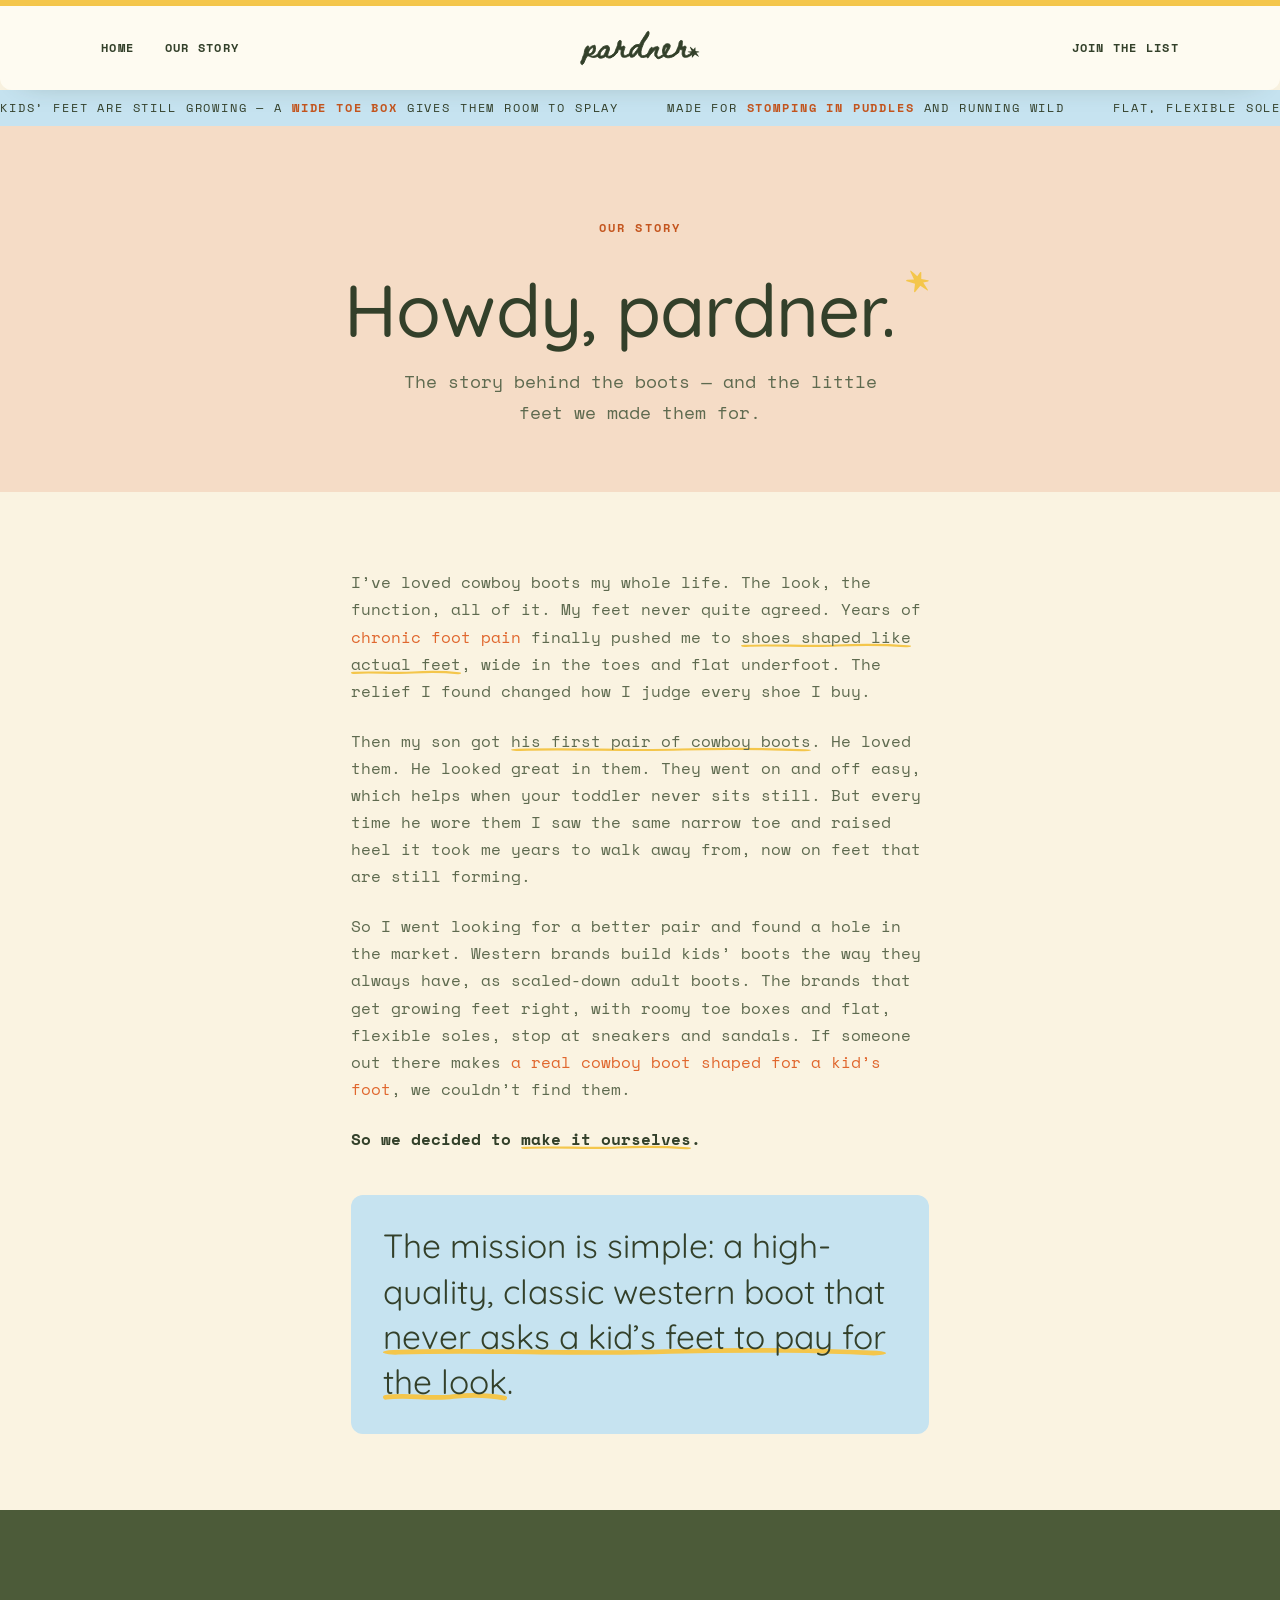
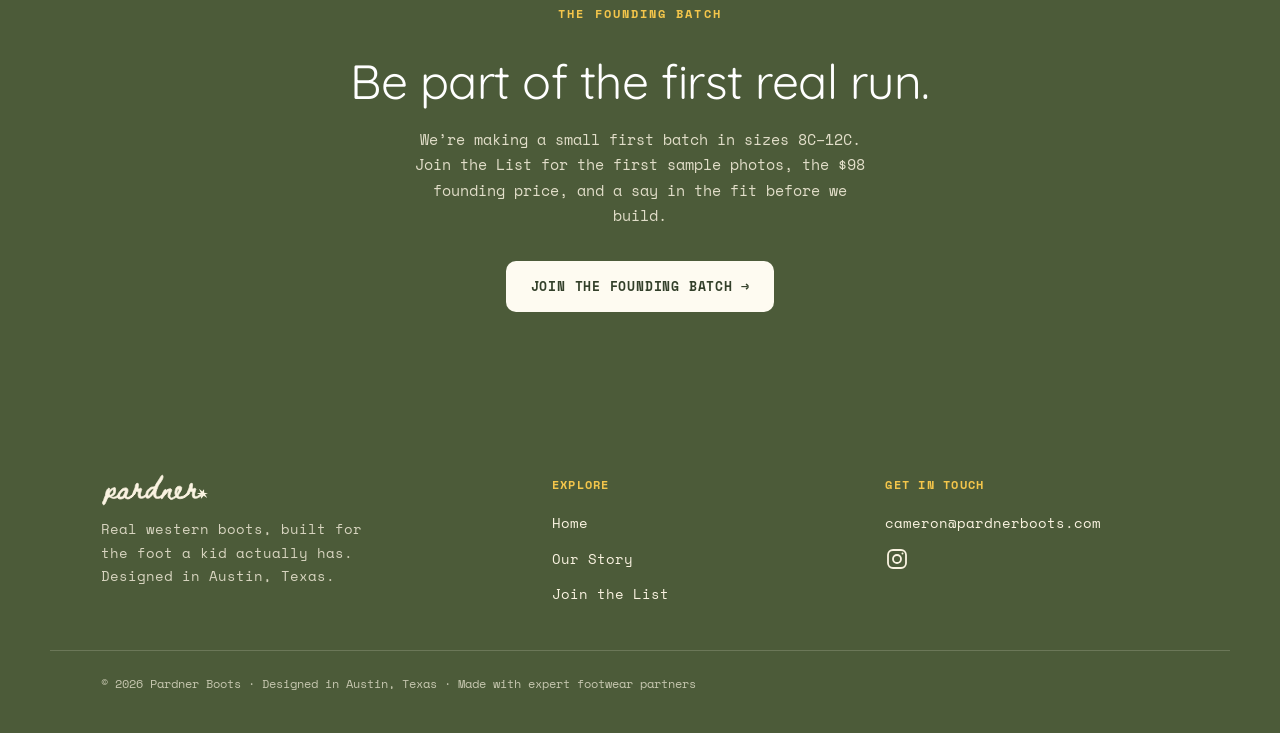
==== boot-waitlist/our-story.html @ 2c2da4ef "Refresh site copy + add scroll showcase, comparison table, favicon, branded form - Scrollytelling 'R" ====
<!DOCTYPE html>
<html lang="en">
<head>
  <meta charset="UTF-8" />
  <meta name="viewport" content="width=device-width, initial-scale=1.0" />
  <title>Our Story — Pardner Boots</title>
  <meta name="description" content="Why Pardner Boots exists: a lifelong love of cowboy boots, years of foot pain, and a mission to build a real western boot shaped for a kid's growing foot." />
  <link rel="icon" href="favicon.svg" type="image/svg+xml" />
  <link rel="preconnect" href="https://fonts.googleapis.com" />
  <link rel="preconnect" href="https://fonts.gstatic.com" crossorigin />
  <link href="https://fonts.googleapis.com/css2?family=Fraunces:opsz,wght@9..144,400;9..144,600&family=Quicksand:wght@300;400;500;600;700&family=Space+Mono:ital,wght@0,400;0,700;1,400&display=swap" rel="stylesheet" />
  <link rel="stylesheet" href="styles.css?v=2" />
</head>
<body>
  <!-- ============ TOP ============ -->
  <div class="topbar"></div>

  <!-- ============ NAV ============ -->
  <header class="nav">
    <div class="nav-inner">
      <div class="nav-left">
        <button class="nav-toggle" aria-label="Open menu" aria-expanded="false" aria-controls="drawer">
          <svg viewBox="0 0 24 24" fill="none" stroke="currentColor" stroke-width="1.8" stroke-linecap="round"><path d="M3 6h18M3 12h18M3 18h18"/></svg>
        </button>
        <nav class="nav-links">
          <a href="/">Home</a>
          <a href="our-story.html">Our Story</a>
        </nav>
      </div>
      <a class="wordmark" href="/" aria-label="Pardner Boots — home"><img class="wordmark-img" src="logo.svg" alt="Pardner Boots" /></a>
      <nav class="nav-links right">
        <a href="index.html#join">Join the List</a>
      </nav>
    </div>
  </header>

  <!-- ============ ANNOUNCE (marquee, below the nav) ============ -->
  <div class="announce">
    <div class="announce-track">
      <span>Kids&rsquo; feet are still growing &mdash; a <strong>wide toe box</strong> gives them room to splay</span>
      <span>Made for <strong>stomping in puddles</strong> and running wild</span>
      <span>Flat, flexible soles let little feet move the way they&rsquo;re <strong>built to</strong></span>
      <span><strong>Real western boots</strong>, shaped for real little feet</span>
      <span>The <strong>founding batch</strong> is open &mdash; come walk with us</span>
      <span aria-hidden="true">Kids&rsquo; feet are still growing &mdash; a <strong>wide toe box</strong> gives them room to splay</span>
      <span aria-hidden="true">Made for <strong>stomping in puddles</strong> and running wild</span>
      <span aria-hidden="true">Flat, flexible soles let little feet move the way they&rsquo;re <strong>built to</strong></span>
      <span aria-hidden="true"><strong>Real western boots</strong>, shaped for real little feet</span>
      <span aria-hidden="true">The <strong>founding batch</strong> is open &mdash; come walk with us</span>
    </div>
  </div>

  <!-- ============ MOBILE DRAWER ============ -->
  <div class="drawer-scrim" data-drawer-close></div>
  <aside class="drawer" id="drawer" aria-hidden="true" aria-label="Menu">
    <button class="drawer-close" aria-label="Close menu" data-drawer-close>&times;</button>
    <nav class="drawer-nav">
      <a href="/" data-drawer-close>Home</a>
      <a href="our-story.html" data-drawer-close>Our Story</a>
      <a href="index.html#join" data-drawer-close>Join the List</a>
    </nav>
    <div class="drawer-foot">
      <span>Get in touch</span>
      <a href="mailto:cameron@pardnerboots.com">cameron@pardnerboots.com</a>
    </div>
  </aside>

  <!-- ============ PAGE HEADER ============ -->
  <section class="page-head">
    <div class="page-head-inner">
      <p class="eyebrow">Our story</p>
      <h1>Howdy, pardner.<svg class="page-star" viewBox="0 0 68.42 67.23" fill="currentColor" aria-hidden="true"><path d="M20.99,15.28c-.22-.46.44-2.09.8-1.83,4.35,3.05,8.27,6.62,12.16,10.41l5.23-7.05c.18-.24.71-.75.99-.74s.75.19,1.31.4l-.02,12.82,12.67,2.01c.5.08,1.41.84,1.31,1.23s-.84,1.06-1.27,1.15l-9.13,2.01,8.59,13.24.29,1.06c.06.22-.62.4-1.05.53l-13.19-8.89-9.61,11.63-1.12.54c-.31.15-.97-.81-.92-1.18l1.71-14.86-16.79-5.11c.57-1.32,1.53-1.83,2.66-1.89l12.36-.59-6.98-14.89Z"/></svg></h1>
      <p class="subhead">The story behind the boots &mdash; and the little feet we made them for.</p>
    </div>
  </section>

  <!-- ============ STORY BODY ============ -->
  <section class="story">
    <div class="story-body">
      <p>I&rsquo;ve loved cowboy boots my whole life. The look, the function, all of it. My feet never quite agreed. Years of <span class="accent">chronic foot pain</span> finally pushed me to <span class="felt">shoes shaped like actual feet</span>, wide in the toes and flat underfoot. The relief I found changed how I judge every shoe I buy.</p>
      <p>Then my son got <span class="felt">his first pair of cowboy boots</span>. He loved them. He looked great in them. They went on and off easy, which helps when your toddler never sits still. But every time he wore them I saw the same narrow toe and raised heel it took me years to walk away from, now on feet that are still forming.</p>
      <p>So I went looking for a better pair and found a hole in the market. Western brands build kids&rsquo; boots the way they always have, as scaled-down adult boots. The brands that get growing feet right, with roomy toe boxes and flat, flexible soles, stop at sneakers and sandals. If someone out there makes <span class="accent">a real cowboy boot shaped for a kid&rsquo;s foot</span>, we couldn&rsquo;t find them.</p>
      <p>So we decided to <span class="felt">make it ourselves</span>.</p>
    </div>
    <p class="mission">The mission is simple: a high-quality, classic western boot that <span class="felt">never asks a kid&rsquo;s feet to pay for the look</span>.</p>
  </section>

  <!-- ============ FOUNDING BAND ============ -->
  <section class="section band">
    <div class="section-inner">
      <p class="eyebrow">The founding batch</p>
      <h2>Be part of the first real run.</h2>
      <p>We&rsquo;re making a small first batch in sizes 8C&ndash;12C. Join the List for the first sample photos, the $98 founding price, and a say in the fit before we build.</p>
      <a href="index.html#join" class="btn btn-light">Join the founding batch <span class="arrow">&rarr;</span></a>
    </div>
  </section>

  <!-- ============ FOOTER ============ -->
  <footer class="foot">
    <div class="foot-inner">
      <div>
        <img class="foot-logo" src="logo-light.svg" alt="Pardner Boots" />
        <p class="foot-tag">Real western boots, built for the foot a kid actually has. Designed in Austin, Texas.</p>
      </div>
      <div class="foot-col">
        <h4>Explore</h4>
        <a href="/">Home</a>
        <a href="our-story.html">Our Story</a>
        <a href="index.html#join">Join the List</a>
      </div>
      <div class="foot-col">
        <h4>Get in touch</h4>
        <a href="mailto:cameron@pardnerboots.com">cameron@pardnerboots.com</a>
        <a class="foot-social" href="https://instagram.com/pardnerboots" target="_blank" rel="noopener" aria-label="Instagram — @pardnerboots">
          <svg viewBox="0 0 24 24" fill="none" stroke="currentColor" stroke-width="1.8" stroke-linecap="round" stroke-linejoin="round" aria-hidden="true"><rect x="3" y="3" width="18" height="18" rx="5"/><circle cx="12" cy="12" r="4"/><circle cx="17.5" cy="6.5" r="1" fill="currentColor" stroke="none"/></svg>
        </a>
      </div>
    </div>
    <div class="foot-bottom">&copy; 2026 Pardner Boots &middot; Designed in Austin, Texas &middot; Made with expert footwear partners</div>
  </footer>

  <script src="nav.js"></script>
</body>
</html>
---- boot-waitlist/styles.css ----
/* ============================================================
   Pardner Boots — founding waitlist
   Design: Shopify "Snuggle" layout + fonts, with a bright,
   playful "Nara Organics"-style palette.
   Fonts:  Quicksand (headings) · Space Mono (body/nav/buttons)
           · Fraunces (serif wordmark)
   Links animate through the palette on hover.
   ============================================================ */

:root {
  /* --- fun, warm palette --- */
  --cream:      #FAF3E1;   /* page background */
  --cream-2:    #FEFBF1;   /* lighter cards */
  --peach:      #F5DCC6;   /* soft peach block */
  --sky:        #86BCDD;   /* sky blue block */
  --sky-soft:   #C6E3F0;
  --yellow:     #F4C64B;   /* sunny accent */
  --green:      #7FA94F;   /* grass green */
  --olive:      #4C5B39;   /* deep olive — dark sections / footer */
  --orange:     #E0672E;   /* primary CTA / accent */
  --orange-deep:#C4551E;
  --ink:        #33402A;   /* dark olive-brown text */
  --ink-soft:   #5E6A4F;
  --line:       #E6DAC0;

  /* --- type --- */
  --serif: "Fraunces", Georgia, "Times New Roman", serif;
  --head:  "Quicksand", system-ui, -apple-system, sans-serif;
  --mono:  "Space Mono", ui-monospace, "SFMono-Regular", Menlo, monospace;
  --hand:  "Beth Ellen", "Segoe Script", cursive;

  --wrap: 1180px;
  --pad: clamp(18px, 4vw, 56px);
  --radius: 8px;
  --radius-lg: 12px;
}

* { box-sizing: border-box; }
html { scroll-behavior: smooth; }

body {
  margin: 0;
  background: var(--cream);
  color: var(--ink);
  font-family: var(--mono);
  font-size: 15px;
  line-height: 1.7;
  -webkit-font-smoothing: antialiased;
}

h1, h2, h3 {
  font-family: var(--head);
  font-weight: 500;
  line-height: 1.12;
  letter-spacing: -0.01em;
  margin: 0;
  color: var(--ink);
}

img { max-width: 100%; display: block; }

/* ---- links: hand-drawn yellow felt-tip underline that draws in on hover ---- */
.link, .nav-links a, .foot-col a, .story-body a {
  position: relative;
  color: inherit;
  text-decoration: none;
}
.link::after, .nav-links a::after, .foot-col a::after, .story-body a::after {
  content: "";
  position: absolute;
  left: -2px; right: -2px;
  bottom: -0.34em;
  height: 0.5em;
  background: url("data:image/svg+xml,%3Csvg xmlns='http://www.w3.org/2000/svg' viewBox='0 0 120 14' preserveAspectRatio='none'%3E%3Cpath d='M3 8C24 4 46 11 68 7 89 4 106 6 117 9' fill='none' stroke='%23F4C64B' stroke-width='6' stroke-linecap='round'/%3E%3C/svg%3E") center/100% 100% no-repeat;
  transform: scaleX(0);
  transform-origin: left center;
  transition: transform 0.3s cubic-bezier(0.5, 0.2, 0.2, 1);
  pointer-events: none;
}
.link:hover::after, .nav-links a:hover::after, .foot-col a:hover::after, .story-body a:hover::after {
  transform: scaleX(1);
}

/* permanent hand-drawn felt-tip underline for highlighted phrases */
.felt {
  background: url("data:image/svg+xml,%3Csvg xmlns='http://www.w3.org/2000/svg' viewBox='0 0 120 14' preserveAspectRatio='none'%3E%3Cpath d='M3 8C24 4 46 11 68 7 89 4 106 6 117 9' fill='none' stroke='%23F4C64B' stroke-width='6' stroke-linecap='round'/%3E%3C/svg%3E") 0 92% / 100% 0.34em no-repeat;
  padding-bottom: 0.08em;
  -webkit-box-decoration-break: clone;
  box-decoration-break: clone;
}

/* ---- buttons ---- */
.btn {
  display: inline-flex;
  align-items: center;
  gap: 0.6em;
  font-family: var(--mono);
  font-weight: 700;
  font-size: 0.82rem;
  letter-spacing: 0.06em;
  text-transform: uppercase;
  text-decoration: none;
  padding: 0.95em 1.7em;
  border-radius: 10px;
  border: 2px solid transparent;
  cursor: pointer;
  transition: background 0.18s ease, color 0.18s ease, border-color 0.18s ease, transform 0.18s ease;
}
.btn:hover { transform: translateY(-2px); }
.btn .arrow { transition: transform 0.18s ease; }
.btn:hover .arrow { transform: translateX(3px); }
.btn-primary { background: var(--orange); color: #fff; }
.btn-primary:hover { background: var(--orange-deep); }
.btn-light { background: var(--cream-2); color: var(--ink); }
.btn-light:hover { background: #fff; }
.btn-outline { background: transparent; color: var(--orange); border-color: var(--orange); }
.btn-outline:hover { background: var(--orange); color: #fff; }
.btn-block { width: 100%; justify-content: center; font-size: 0.9rem; }
.btn:focus-visible { outline: 3px solid var(--sky); outline-offset: 2px; }

/* ---- announcement bar ---- */
.topbar { background: var(--yellow); height: 6px; }
.announce {
  background: var(--sky-soft);
  color: var(--ink);
  font-family: var(--mono);
  font-size: 0.72rem;
  letter-spacing: 0.16em;
  text-transform: uppercase;
  padding: 0.7em 0;
  overflow: hidden;
  white-space: nowrap;
}
.announce-track {
  display: inline-flex;
  gap: 3rem;
  padding-right: 3rem;               /* seam spacing == inter-item gap */
  animation: marquee 48s linear infinite;
  will-change: transform;
}
.announce-track span { display: inline-block; }
.announce strong { font-weight: 700; color: var(--orange-deep); }
@keyframes marquee { to { transform: translateX(-50%); } }
@media (prefers-reduced-motion: reduce) {
  .announce { text-align: center; white-space: normal; }
  .announce-track { animation: none; display: block; padding: 0; }
  .announce-track span:nth-child(n+2) { display: none; }  /* show one line only */
}

/* ---- header ---- */
.nav {
  position: sticky;
  top: 0;
  z-index: 40;
  background: var(--cream-2);
  border-radius: 0 0 var(--radius-lg) var(--radius-lg);
  box-shadow: 0 10px 30px -24px rgba(51, 64, 42, 0.5);
  transition: transform 0.32s ease, box-shadow 0.32s ease;
  will-change: transform;
}
.nav.nav--hidden { transform: translateY(calc(-100% - 8px)); }
.nav.nav--floating { box-shadow: 0 14px 34px -18px rgba(51, 64, 42, 0.5); }
.nav-inner {
  max-width: var(--wrap);
  margin: 0 auto;
  padding: 1.5rem var(--pad);
  display: grid;
  grid-template-columns: 1fr auto 1fr;
  align-items: center;
  gap: 1rem;
}
.nav-left { display: flex; align-items: center; gap: clamp(1rem, 2.4vw, 2rem); }
.nav-links { display: flex; align-items: center; gap: clamp(1rem, 2.4vw, 2rem); }
.nav-links.right { justify-content: flex-end; }

/* hamburger — hidden on desktop */
.nav-toggle {
  display: none;
  background: none;
  border: 0;
  padding: 0.4rem;
  cursor: pointer;
  color: var(--ink);
}
.nav-toggle svg { width: 26px; height: 26px; display: block; }

/* ---- mobile drawer ---- */
.drawer-scrim {
  position: fixed; inset: 0;
  background: rgba(51, 64, 42, 0.5);
  opacity: 0; pointer-events: none;
  transition: opacity 0.28s ease;
  z-index: 55;
}
.drawer {
  position: fixed; top: 0; left: 0; bottom: 0;
  width: min(84vw, 340px);
  background: var(--olive);
  color: var(--cream);
  transform: translateX(-100%);
  transition: transform 0.3s ease;
  z-index: 60;
  padding: 1.4rem 1.6rem 2rem;
  display: flex;
  flex-direction: column;
  overflow-y: auto;
}
.drawer-close {
  align-self: flex-end;
  background: none; border: 0; cursor: pointer;
  color: var(--cream);
  font-size: 1.6rem; line-height: 1;
  padding: 0.2rem 0.4rem;
}
.drawer-nav { display: flex; flex-direction: column; margin-top: 1rem; }
.drawer-nav a {
  font-family: var(--mono);
  font-size: 1.1rem;
  font-weight: 700;
  color: var(--cream);
  text-decoration: none;
  padding: 0.9rem 0;
  border-bottom: 1px solid rgba(250, 243, 225, 0.16);
}
.drawer-nav a:hover { color: var(--yellow); }
.drawer-foot { margin-top: auto; padding-top: 1.6rem; }
.drawer-foot span { font-family: var(--mono); font-size: 0.72rem; letter-spacing: 0.1em; text-transform: uppercase; color: var(--yellow); display: block; margin-bottom: 0.5rem; }
.drawer-foot a { font-family: var(--mono); color: var(--cream); font-size: 0.9rem; text-decoration: none; }
.drawer-foot a:hover { color: var(--yellow); }

body.drawer-open { overflow: hidden; }
body.drawer-open .drawer { transform: none; }
body.drawer-open .drawer-scrim { opacity: 1; pointer-events: auto; }
.nav a {
  font-family: var(--mono);
  font-size: 0.78rem;
  font-weight: 700;
  letter-spacing: 0.1em;
  text-transform: uppercase;
}
.wordmark {
  display: inline-flex;
  align-items: center;
  justify-content: center;
  font-family: var(--serif);
  font-weight: 600;
  font-size: clamp(1.5rem, 3vw, 2rem);
  letter-spacing: 0.01em;
  text-align: center;
  text-decoration: none;
  color: var(--ink);
  white-space: nowrap;
}
.wordmark-img { height: clamp(26px, 3.4vw, 36px); width: auto; display: block; }
.wordmark .sun {
  color: var(--orange);
}
.wordmark.small { font-size: 1.2rem; }

/* ---- hero (playful two-column) ---- */
.hero { background: var(--cream); overflow: hidden; }
.hero-inner {
  max-width: var(--wrap);
  margin: 0 auto;
  padding: clamp(2rem, 5vw, 4.5rem) var(--pad) clamp(1.5rem, 3vw, 2.5rem);
  display: grid;
  grid-template-columns: 0.9fr 1.1fr;
  gap: clamp(2rem, 5vw, 4.5rem);
  align-items: center;
}
.hero-copy { max-width: 34rem; }
.hero .eyebrow {
  color: var(--orange-deep);
  background: var(--sky-soft);
  padding: 0.45em 0.95em;
  border-radius: 999px;
}
.hero h1 {
  color: var(--ink);
  font-size: clamp(2.1rem, 4vw, 3.4rem);
  font-weight: 500;
  margin: 0 0 1.2rem;
}
.hero .subhead {
  color: var(--ink-soft);
  font-size: 1.15rem;
  max-width: 42ch;
  margin: 0 0 2rem;
}
.hero-cta { display: flex; align-items: center; gap: 1.3rem; flex-wrap: wrap; }
.hero-price { font-family: var(--mono); font-size: 0.9rem; color: var(--ink-soft); }
.hero-price strong { color: var(--orange-deep); }
.hero + .section { padding-top: clamp(1.5rem, 3vw, 2.5rem); }

.hero-art { position: relative; display: flex; justify-content: center; align-items: center; min-width: 0; }
.polaroid {
  position: relative;
  background: #fff;
  padding: 14px 14px 0;
  border-radius: 3px;
  width: 52%;
  max-width: 300px;
  box-shadow: 0 8px 20px -12px rgba(51,64,42,0.28);
}
.polaroid-1 { transform: rotate(-5deg); z-index: 2; margin: -4% -6% 0 0; }
.polaroid-2 { transform: rotate(5deg); z-index: 1; margin: 7% 0 0 0; }
.polaroid::before {
  content: "";
  position: absolute;
  top: -12px; left: 50%;
  transform: translateX(-50%) rotate(-4deg);
  width: 84px; height: 24px;
  background: rgba(244, 198, 75, 0.78);
  box-shadow: 0 2px 6px -3px rgba(51,64,42,0.35);
}
.polaroid-2::before { transform: translateX(-50%) rotate(5deg); background: rgba(134, 188, 221, 0.82); }
.polaroid img {
  display: block;
  width: 100%;
  aspect-ratio: 1 / 1;
  object-fit: cover;
  border-radius: 1px;
}
.polaroid figcaption {
  font-family: var(--hand);
  font-size: 1.35rem;
  line-height: 1;
  color: var(--ink);
  text-align: center;
  padding: 0.6rem 0 0.9rem;
}
.hero-star {
  position: absolute;
  z-index: 2;
  top: 3%; right: 5%;
  width: 46px; height: 46px;
  color: var(--yellow);
  animation: twinkle 2.6s ease-in-out infinite;
}
@keyframes twinkle {
  0%, 100% { transform: scale(1) rotate(0deg); }
  50% { transform: scale(1.18) rotate(18deg); }
}
@media (max-width: 800px) {
  .hero-inner { display: flex; flex-direction: column; align-items: center; text-align: center; gap: 1.6rem; }
  .hero-copy { display: contents; }
  .hero-copy > * { margin: 0; }
  .hero-copy .eyebrow { order: 1; }
  .hero-copy h1 { order: 2; }
  .hero-art { order: 3; justify-content: center; }
  .hero-copy .subhead { order: 4; }
  .hero-copy .hero-cta { order: 5; justify-content: center; }
  .polaroid { width: 44%; max-width: 210px; padding: 10px 8px 0; }
  .polaroid-1 { margin: 0 -16px 0 0; }
  .polaroid-2 { margin: 34px 0 0 0; }
  .polaroid figcaption { font-size: 0.9rem; letter-spacing: -0.01em; padding: 0.4rem 0 0.6rem; }
  .hero-star { width: 30px; height: 30px; top: 0; right: 20%; }
}
@media (prefers-reduced-motion: reduce) {
  .hero-star { animation: none; }
}

.eyebrow {
  font-family: var(--mono);
  font-size: 0.72rem;
  font-weight: 700;
  letter-spacing: 0.18em;
  text-transform: uppercase;
  color: var(--orange-deep);
  margin: 0 0 1rem;
  display: inline-block;
}

/* ---- generic section ---- */
.section { padding: clamp(3rem, 7vw, 6rem) var(--pad); }
.section-inner { max-width: var(--wrap); margin: 0 auto; }
.section-title { text-align: center; max-width: 900px; margin: 0 auto clamp(2.2rem, 5vw, 3.5rem); }
.section-title h2 { font-size: clamp(1.9rem, 4.2vw, 3rem); font-weight: 400; line-height: 1.12; margin: 0 0 1rem; }
/* shared section subcopy */
.section-sub {
  font-family: var(--mono);
  font-size: 1.02rem;
  line-height: 1.55;
  color: var(--ink-soft);
  margin: 1rem auto 0;
  max-width: 52ch;
}

/* intro statement */
.statement {
  text-align: center;
  background: var(--cream);
}
.statement h2 {
  max-width: 20ch;
  margin: 0 auto;
  font-size: clamp(2rem, 5vw, 3.4rem);
  font-weight: 400;
}
.accent { color: var(--orange); }

/* our-story playful header */
.page-head {
  background: var(--peach);
  text-align: center;
  padding: clamp(3rem, 7vw, 5.5rem) var(--pad) clamp(2.5rem, 5vw, 4rem);
  position: relative;
  overflow: hidden;
}
.page-head-inner { max-width: 660px; margin: 0 auto; position: relative; }
.page-head h1 { font-size: clamp(2.8rem, 7vw, 4.6rem); font-weight: 500; color: var(--ink); margin: 0.6rem 0 1rem; }
.page-head h1 .accent { color: var(--orange); }
.page-head .subhead { color: var(--ink-soft); font-size: 1.15rem; max-width: 46ch; margin: 0 auto; }
.page-star {
  display: inline-block;
  width: 0.5em; height: 0.5em;
  vertical-align: 0.5em;
  margin-left: 0.06em;
  color: var(--yellow);
  animation: twinkle 2.6s ease-in-out infinite;
}

/* room to wiggle — happy blue block with warm kid copy */
.wiggle { background: var(--sky); text-align: center; }
.wiggle .section-inner { max-width: 860px; }
.wiggle .eyebrow { color: var(--orange-deep); }
.wiggle h2 { font-size: clamp(1.9rem, 4.5vw, 3rem); font-weight: 400; color: var(--ink); margin-bottom: 1rem; }
.wiggle p { color: var(--ink); margin: 0 auto; max-width: 62ch; }

/* ---- scrolly boot showcase (pinned boot + pop-in callouts) ---- */
.showcase-track { position: relative; }
.showcase-track.ready { height: 400vh; }
.showcase-sticky {
  position: sticky;
  top: 0;
  height: 100vh;
  display: flex;
  flex-direction: column;
  align-items: center;
  justify-content: flex-start;
  padding-top: clamp(5rem, 9vh, 6rem);
  gap: clamp(1.5rem, 4vh, 2.5rem);
}
.showcase-intro { text-align: center; max-width: 900px; }
.showcase-intro h2 { font-size: clamp(1.9rem, 4.2vw, 3rem); font-weight: 400; color: var(--ink); line-height: 1.12; margin: 0 0 1rem; }
.showcase-intro .section-sub { color: var(--ink); }
.showcase-main { display: flex; align-items: center; justify-content: center; gap: clamp(2rem, 6vw, 6rem); }
.showcase-panel { width: min(34vw, 340px); text-align: left; }
/* vertical footprint trail down the left side of the pinned view */
.showcase-progress {
  position: absolute;
  left: clamp(1rem, 6vw, 5.5rem);
  top: 50%;
  transform: translateY(-50%);
  display: flex;
  flex-direction: column;
  gap: 1rem;
}
.s-print { width: 20px; line-height: 0; color: var(--ink); opacity: 0.22; transition: opacity 0.35s ease, color 0.35s ease; }
.s-print svg { display: block; width: 100%; height: auto; }
/* diagonal walking trail: each step drifts sideways, feet alternate + angle */
.s-print:nth-child(1) { transform: translateX(-12px) rotate(-8deg); }
.s-print:nth-child(2) { transform: translateX(-3px) rotate(8deg) scaleX(-1); }
.s-print:nth-child(3) { transform: translateX(6px) rotate(-8deg); }
.s-print:nth-child(4) { transform: translateX(15px) rotate(8deg) scaleX(-1); }
.s-print.active { opacity: 1; color: var(--orange); }
.showcase-caption { min-height: 6.5rem; font-family: var(--mono); font-size: 0.92rem; line-height: 1.5; color: var(--ink-soft); }
.showcase-caption strong { display: block; font-family: var(--head); font-weight: 500; font-size: clamp(1.7rem, 2.6vw, 2.3rem); line-height: 1.1; color: var(--ink); margin-bottom: 0.6rem; }
.s-sent { position: absolute; left: 0; width: 1px; height: 100vh; pointer-events: none; }
.s-sent[data-step="0"] { top: 0; }
.s-sent[data-step="1"] { top: 100vh; }
.s-sent[data-step="2"] { top: 200vh; }
.s-sent[data-step="3"] { top: 300vh; }

.showcase-stage {
  position: relative;
  width: min(84vw, 42vh, 440px);
  aspect-ratio: 1 / 1;
  background: #fff;
  padding: 14px;
  border-radius: 3px;
  transform: rotate(-2.5deg);
  box-shadow: 0 10px 22px -14px rgba(51, 64, 42, 0.3);
}
.showcase-stage::before {
  content: "";
  position: absolute;
  top: -13px; left: 50%;
  transform: translateX(-50%) rotate(-4deg);
  width: 100px; height: 26px;
  background: rgba(244, 198, 75, 0.8);
  box-shadow: 0 2px 6px -3px rgba(51, 64, 42, 0.35);
}
.showcase-imgs { position: absolute; inset: 14px; border-radius: 2px; overflow: hidden; }
.s-img {
  position: absolute; inset: 0;
  width: 100%; height: 100%;
  object-fit: contain;
  opacity: 0;
  transition: opacity 0.5s ease;
}
.s-img.active { opacity: 1; }

.s-callout {
  position: absolute;
  left: var(--x); top: var(--y);
  transform: translate(-50%, -50%);
  opacity: 0;
  transition: opacity 0.35s ease;
  pointer-events: none;
}
.s-callout.active { opacity: 1; }
.s-label { display: none; }
.s-marker {
  display: block;
  width: 42px; height: 42px;
  color: var(--yellow);
  filter: drop-shadow(0 2px 4px rgba(51, 64, 42, 0.45));
  animation: twinkle 2.2s ease-in-out infinite;
}
.s-label {
  max-width: 230px;
  background: var(--cream-2);
  border-radius: 10px;
  padding: 0.65em 0.9em;
  box-shadow: 0 12px 26px -14px rgba(51, 64, 42, 0.6);
  font-family: var(--mono);
  font-size: 0.78rem;
  line-height: 1.45;
  color: var(--ink-soft);
}
.s-label strong {
  display: block;
  font-family: var(--head);
  font-weight: 500;
  font-size: 1.05rem;
  color: var(--ink);
  margin-bottom: 0.15rem;
}
@keyframes ping {
  0%   { transform: scale(1);   opacity: 0.75; }
  70%  { transform: scale(2.3); opacity: 0; }
  100% { transform: scale(2.3); opacity: 0; }
}

/* mobile: stack the panel below the boot */
@media (max-width: 720px) {
  .showcase-sticky { justify-content: flex-start; padding-top: clamp(4rem, 10vh, 5rem); gap: 1rem; }
  .showcase-intro h2 { font-size: clamp(1.5rem, 6vw, 2rem); }
  .showcase-main { flex-direction: column; gap: 2rem; }
  .showcase-stage { width: min(78vw, 34vh, 320px); }
  .showcase-panel { width: auto; max-width: 86vw; text-align: center; }
  .showcase-panel { display: flex; flex-direction: column; }
  .showcase-progress { position: static; transform: none; flex-direction: row; justify-content: center; gap: 0.85rem; order: 2; margin: 1.6rem 0 0; }
  .s-print:nth-child(1) { transform: translateY(10px) rotate(-12deg); }
  .s-print:nth-child(2) { transform: translateY(2px) rotate(12deg) scaleX(-1); }
  .s-print:nth-child(3) { transform: translateY(-6px) rotate(-12deg); }
  .s-print:nth-child(4) { transform: translateY(-14px) rotate(12deg) scaleX(-1); }
  .showcase-caption { min-height: 5.4rem; text-align: center; order: 1; }
  .showcase-caption strong { font-size: 1.4rem; }
}

@media (prefers-reduced-motion: reduce) {
  .s-img { transition: none; }
  .s-callout { transition: none; }
  .s-dot::after { animation: none; }
}

/* ---- value trio (sky block) ---- */
.values { background: var(--sky); }
.values-grid {
  max-width: var(--wrap);
  margin: 0 auto;
  display: grid;
  grid-template-columns: repeat(3, 1fr);
  gap: clamp(1.5rem, 4vw, 3rem);
  text-align: center;
}
.value .ic {
  width: 64px; height: 64px;
  margin: 0 auto 1.1rem;
  border-radius: 50%;
  background: var(--cream-2);
  display: grid; place-items: center;
  color: var(--orange);
}
.value .ic svg { width: 30px; height: 30px; }
.value h3 { font-size: 1.4rem; font-weight: 500; margin-bottom: 0.5rem; color: #fff; }
.value p { margin: 0; font-size: 0.9rem; color: rgba(255,255,255,0.92); max-width: 30ch; margin-inline: auto; }

/* ---- what's different: comparison table ---- */
.compare { background: var(--peach); }
.compare-wrap { max-width: 860px; margin: 0 auto; overflow-x: auto; -webkit-overflow-scrolling: touch; }
.compare-table {
  width: 100%;
  border-collapse: separate;
  border-spacing: 0;
  font-family: var(--mono);
  background: var(--cream-2);
  border-radius: var(--radius-lg);
  box-shadow: 0 20px 44px -30px rgba(51,64,42,0.5);
}
.compare-table th, .compare-table td {
  padding: 0.95rem 1rem;
  text-align: center;
  border-bottom: 1px solid var(--line);
}
.compare-table tbody tr:last-child th,
.compare-table tbody tr:last-child td { border-bottom: 0; }
.compare-table thead th {
  font-family: var(--head);
  font-weight: 500;
  font-size: 0.98rem;
  color: var(--ink);
  vertical-align: bottom;
  padding-top: 1.4rem;
  line-height: 1.25;
}
.compare-table tbody th {
  text-align: left;
  font-weight: 700;
  font-size: 0.82rem;
  color: var(--ink);
  width: 40%;
}
.compare-table .col-us { background: rgba(224, 103, 46, 0.16); }
.compare-table thead th.col-us {
  background: var(--orange);
  color: #fff;
  border-radius: 16px 16px 0 0;
}
.compare-table tbody tr:last-child td.col-us { border-radius: 0 0 16px 16px; }
.compare-logo { display: block; height: 20px; width: auto; max-width: 100%; margin: 0 auto 0.3rem; }
.col-us-star {
  display: block;
  font-family: var(--mono);
  font-size: 0.62rem;
  font-weight: 700;
  letter-spacing: 0.14em;
  text-transform: uppercase;
  margin-top: 0.2rem;
  opacity: 0.92;
}
.compare-table td.yes::before, .compare-table td.no::before {
  content: "";
  display: inline-block;
  width: 22px; height: 22px;
  vertical-align: middle;
  background-position: center;
  background-repeat: no-repeat;
  background-size: contain;
}
.compare-table td.yes::before {
  background-image: url("data:image/svg+xml,%3Csvg xmlns='http://www.w3.org/2000/svg' viewBox='0 0 24 24' fill='none' stroke='%237FA94F' stroke-width='3' stroke-linecap='round' stroke-linejoin='round'%3E%3Cpath d='M20 6 9 17l-5-5'/%3E%3C/svg%3E");
}
.compare-table td.no::before {
  background-image: url("data:image/svg+xml,%3Csvg xmlns='http://www.w3.org/2000/svg' viewBox='0 0 24 24' fill='none' stroke='%23C6866B' stroke-width='3' stroke-linecap='round' stroke-linejoin='round'%3E%3Cpath d='M18 6 6 18M6 6l12 12'/%3E%3C/svg%3E");
}
.compare-note {
  text-align: center;
  font-family: var(--mono);
  font-size: 0.82rem;
  color: var(--ink-soft);
  max-width: 46ch;
  margin: 1.6rem auto 0;
}
.compare-cta { text-align: center; margin-top: 2.2rem; }
.vh { position: absolute; width: 1px; height: 1px; overflow: hidden; clip: rect(0 0 0 0); white-space: nowrap; }

/* keep all comparison columns visible on small screens */
@media (max-width: 560px) {
  .compare-wrap { overflow-x: visible; }
  .compare-table { table-layout: fixed; }
  .compare-table th, .compare-table td { padding: 0.7rem 0.3rem; }
  .compare-table thead th { font-size: 0.72rem; padding-top: 1rem; }
  .compare-table tbody th { font-size: 0.7rem; width: 34%; line-height: 1.35; }
  .compare-table td { width: 22%; }
  .compare-table td.yes::before, .compare-table td.no::before { width: 18px; height: 18px; }
  .col-us-star { font-size: 0.5rem; letter-spacing: 0.08em; }
  .compare-logo { height: 15px; margin-bottom: 0.2rem; }
}

/* ---- our story teaser (yellow block) ---- */
.story-teaser { background: var(--yellow); text-align: center; }
.story-teaser .section-inner { max-width: 720px; }
.story-teaser h2 { font-size: clamp(1.9rem, 4.2vw, 3rem); font-weight: 400; line-height: 1.12; margin-bottom: 1rem; }
.story-teaser p { font-family: var(--mono); font-size: 1.02rem; line-height: 1.55; color: var(--ink-soft); margin: 1rem auto 2rem; max-width: 52ch; }

/* ---- our story page ---- */
.page-hero {
  position: relative;
  min-height: 46vh;
  display: flex; align-items: flex-end; justify-content: center;
  text-align: center;
  overflow: hidden;
  background: var(--peach);
}
.page-hero img { position: absolute; inset: 0; width: 100%; height: 100%; object-fit: cover; z-index: 0; }
.page-hero::after { content: ""; position: absolute; inset: 0; background: linear-gradient(to bottom, rgba(51,64,42,0) 40%, rgba(51,64,42,0.6)); z-index: 1; }
.page-hero .page-hero-copy { position: relative; z-index: 2; color: #fff; padding: 0 var(--pad) clamp(2rem, 5vw, 3.5rem); }
.page-hero h1 { color: #fff; font-size: clamp(2.4rem, 6vw, 4rem); font-weight: 500; }

.story { max-width: 680px; margin: 0 auto; padding: clamp(2.5rem, 6vw, 5rem) var(--pad); }
.story-body p { margin: 0 0 1.4rem; color: var(--ink-soft); font-size: 1rem; }
.story-body p:last-child { color: var(--ink); font-weight: 700; }
.mission {
  font-family: var(--head);
  font-weight: 400;
  font-size: clamp(1.5rem, 3vw, 2.1rem);
  line-height: 1.35;
  color: var(--ink);
  background: var(--sky-soft);
  border-radius: var(--radius-lg);
  padding: 1.8rem 2rem;
  margin: 2.6rem 0 0;
}

/* ---- founding band (olive block) ---- */
.band { background: var(--olive); color: var(--cream); text-align: center; }
.band .section-inner { max-width: 680px; }
.band .eyebrow { color: var(--yellow); }
.band h2 { color: #fff; font-size: clamp(1.9rem, 4vw, 3rem); font-weight: 400; margin-bottom: 1.1rem; }
.band p { color: rgba(250,243,225,0.86); margin: 0 auto 2rem; max-width: 52ch; }

/* ---- join form ---- */
.join { background: var(--cream); }
.join-card {
  max-width: 680px;
  margin: 0 auto;
  background: var(--cream-2);
  border-radius: var(--radius-lg);
  box-shadow: 0 26px 50px -34px rgba(51,64,42,0.5);
  padding: clamp(1.8rem, 4vw, 3rem);
}
.join-head { text-align: center; margin-bottom: 2rem; }
.join-head .eyebrow { color: var(--orange-deep); background: var(--sky-soft); padding: 0.45em 0.95em; border-radius: 999px; }
.join-head h2 { font-size: clamp(1.9rem, 4.2vw, 3rem); font-weight: 400; line-height: 1.12; margin-bottom: 0.9rem; }
.join-sub { font-family: var(--mono); font-size: 1.02rem; line-height: 1.55; color: var(--ink-soft); margin: 0 auto; max-width: 46ch; }

/* founding-batch perks list */
.perks { list-style: none; margin: 2.2rem auto 0; padding: 0; max-width: 460px; font-family: var(--mono); }
.perks li { padding: 1rem 0; border-bottom: 1px solid var(--line); font-size: 0.95rem; color: var(--ink-soft); }
.perks li:last-child { border-bottom: 0; }
.perks strong { color: var(--ink); font-weight: 700; }

.field { margin-bottom: 1.4rem; border: 0; padding: 0; }
.field label, .field legend {
  display: block;
  font-family: var(--mono);
  font-weight: 700;
  font-size: 0.78rem;
  letter-spacing: 0.06em;
  text-transform: uppercase;
  margin-bottom: 0.55rem;
  padding: 0;
}
.field input[type="email"], .field select {
  width: 100%;
  font-family: var(--mono);
  font-size: 0.95rem;
  padding: 0.85em 1em;
  background: var(--cream);
  border: 1.5px solid var(--line);
  border-radius: 12px;
  color: var(--ink);
}
.field input:focus, .field select:focus { outline: 2px solid var(--orange); outline-offset: 1px; border-color: var(--orange); }
/* branded selects: strip native chrome, add our own chevron */
.field select {
  appearance: none;
  -webkit-appearance: none;
  -moz-appearance: none;
  padding-right: 2.6em;
  cursor: pointer;
  background-image: url("data:image/svg+xml,%3Csvg xmlns='http://www.w3.org/2000/svg' width='14' height='14' viewBox='0 0 24 24' fill='none' stroke='%2333402A' stroke-width='2.5' stroke-linecap='round' stroke-linejoin='round'%3E%3Cpath d='M6 9l6 6 6-6'/%3E%3C/svg%3E");
  background-repeat: no-repeat;
  background-position: right 1.05em center;
  background-size: 13px;
}
.hint { font-family: var(--mono); font-size: 0.78rem; color: var(--ink-soft); margin: 0.5rem 0 0; }

.chips { display: flex; flex-wrap: wrap; gap: 0.6rem; }
.chip { position: relative; }
.chip input { position: absolute; opacity: 0; pointer-events: none; }
.chip span {
  display: inline-block;
  font-family: var(--mono);
  padding: 0.55em 1.1em;
  border: 1.5px solid var(--line);
  border-radius: 999px;
  font-size: 0.85rem;
  cursor: pointer;
  transition: all 0.15s ease;
  background: var(--cream);
}
.chip input:checked + span { background: var(--orange); color: #fff; border-color: var(--orange); }
.chip input:focus-visible + span { outline: 2px solid var(--sky); outline-offset: 2px; }

.consent { font-family: var(--mono); font-size: 0.74rem; color: var(--ink-soft); text-align: center; margin: 1rem 0 0; }
.hp { position: absolute; left: -9999px; height: 0; overflow: hidden; }

.join-success { text-align: center; padding: 1rem 0; }
.join-success h3 { font-size: 1.6rem; font-weight: 500; margin: 1rem 0 0.6rem; }
.join-success p { color: var(--ink-soft); margin: 0; }
.check {
  width: 52px; height: 52px; margin: 0 auto;
  border-radius: 50%;
  background: var(--green);
  position: relative;
}
.check::after {
  content: ""; position: absolute;
  left: 19px; top: 11px; width: 10px; height: 22px;
  border: solid #fff; border-width: 0 3px 3px 0; transform: rotate(45deg);
}

/* ---- footer (olive) ---- */
.foot { background: var(--olive); color: var(--cream); }
.foot-inner {
  max-width: var(--wrap);
  margin: 0 auto;
  padding: clamp(3rem, 6vw, 4.5rem) var(--pad) 2rem;
  display: grid;
  grid-template-columns: 1.4fr 1fr 1fr;
  gap: 2.5rem;
}
.foot-logo { height: 32px; width: auto; display: block; margin-bottom: 0.4rem; }
.foot-tag { color: rgba(250,243,225,0.8); font-size: 0.85rem; margin: 0.8rem 0 0; max-width: 32ch; }
.foot-col h4 {
  font-family: var(--mono);
  font-size: 0.78rem;
  font-weight: 700;
  letter-spacing: 0.1em;
  text-transform: uppercase;
  color: var(--yellow);
  margin: 0 0 1rem;
}
.foot-col a { display: block; width: fit-content; color: var(--cream); margin-bottom: 0.7rem; font-size: 0.9rem; }
.foot-social { margin-top: 0.5rem; color: var(--cream); }
.foot-social svg { width: 24px; height: 24px; display: block; }
.foot-social::after { content: none; }
.foot-social:hover { color: var(--yellow); }
.foot-bottom {
  max-width: var(--wrap);
  margin: 0 auto;
  padding: 1.4rem var(--pad) 2.4rem;
  border-top: 1px solid rgba(250,243,225,0.18);
  font-size: 0.78rem;
  color: rgba(250,243,225,0.7);
}

/* ---- load animation ---- */
@media (prefers-reduced-motion: no-preference) {
  .hero-copy > * { opacity: 0; transform: translateY(14px); animation: rise 0.6s ease forwards; }
  .hero-copy > *:nth-child(2) { animation-delay: 0.08s; }
  .hero-copy > *:nth-child(3) { animation-delay: 0.16s; }
  .hero-copy > *:nth-child(4) { animation-delay: 0.24s; }
  @keyframes rise { to { opacity: 1; transform: none; } }
}

/* ---- responsive ---- */
@media (max-width: 860px) {
  .values-grid { grid-template-columns: 1fr; gap: 2rem; }
  .promo-grid { grid-template-columns: 1fr; }
  .foot-inner { grid-template-columns: 1fr 1fr; gap: 2rem; }
}
/* mobile header: hamburger + centered logo + Join */
@media (max-width: 760px) {
  .nav-toggle { display: inline-flex; }
  .nav-left .nav-links { display: none; }            /* hide inline text nav */
  .nav-links.right { justify-self: end; }
  .nav-links.right a { font-size: 0.72rem; }
}
@media (max-width: 620px) {
  .foot-inner { grid-template-columns: 1fr; }
}
@media (min-width: 761px) {
  .drawer, .drawer-scrim { display: none; }         /* no drawer on desktop */
}
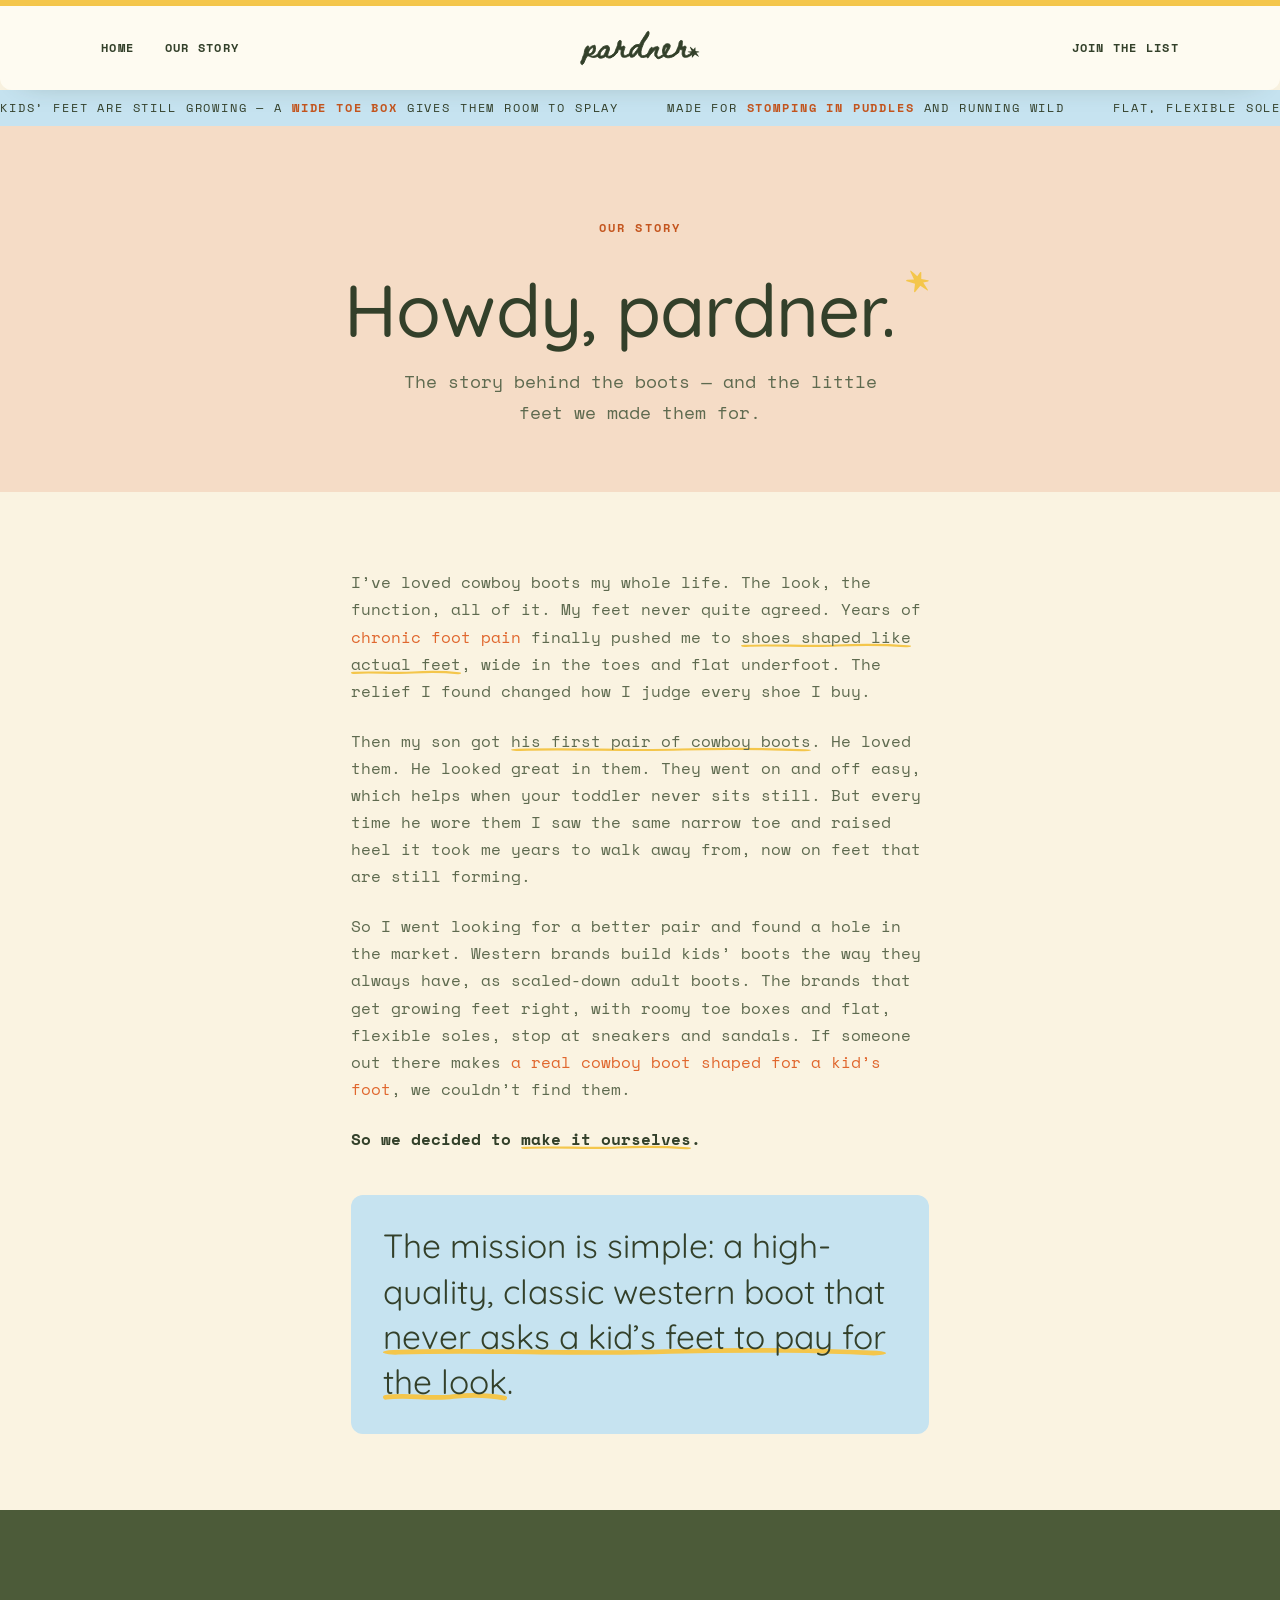
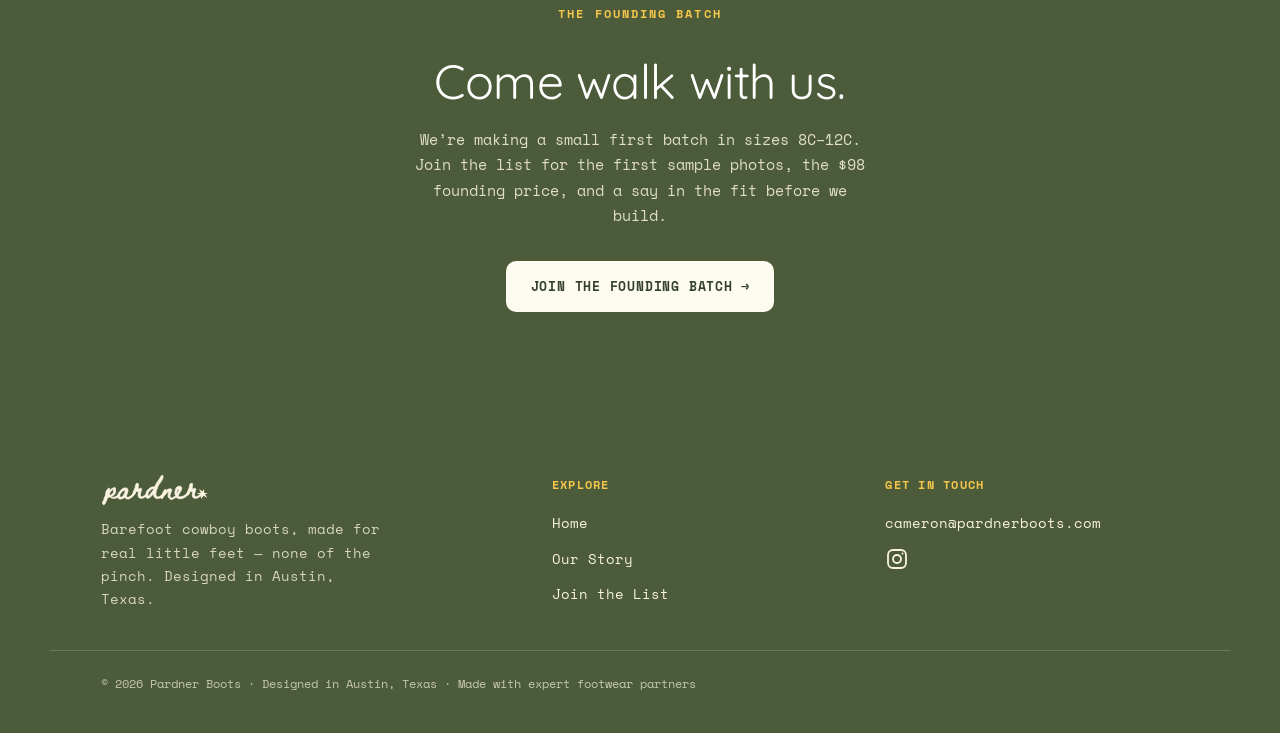
==== commit 3f3fb9d3: "Copy + mobile polish: footer tagline, Our Story band, marquee bold, locked footprints, mobile spur -" ====
--- a/boot-waitlist/our-story.html
+++ b/boot-waitlist/our-story.html
@@ -39,12 +39,12 @@
     <div class="announce-track">
       <span>Kids&rsquo; feet are still growing &mdash; a <strong>wide toe box</strong> gives them room to splay</span>
       <span>Made for <strong>stomping in puddles</strong> and running wild</span>
-      <span>Flat, flexible soles let little feet move the way they&rsquo;re <strong>built to</strong></span>
+      <span>Flat, flexible soles <strong>let little feet move</strong> the way they&rsquo;re built to</span>
       <span><strong>Real western boots</strong>, shaped for real little feet</span>
       <span>The <strong>founding batch</strong> is open &mdash; come walk with us</span>
       <span aria-hidden="true">Kids&rsquo; feet are still growing &mdash; a <strong>wide toe box</strong> gives them room to splay</span>
       <span aria-hidden="true">Made for <strong>stomping in puddles</strong> and running wild</span>
-      <span aria-hidden="true">Flat, flexible soles let little feet move the way they&rsquo;re <strong>built to</strong></span>
+      <span aria-hidden="true">Flat, flexible soles <strong>let little feet move</strong> the way they&rsquo;re built to</span>
       <span aria-hidden="true"><strong>Real western boots</strong>, shaped for real little feet</span>
       <span aria-hidden="true">The <strong>founding batch</strong> is open &mdash; come walk with us</span>
     </div>
@@ -89,8 +89,8 @@
   <section class="section band">
     <div class="section-inner">
       <p class="eyebrow">The founding batch</p>
-      <h2>Be part of the first real run.</h2>
-      <p>We&rsquo;re making a small first batch in sizes 8C&ndash;12C. Join the List for the first sample photos, the $98 founding price, and a say in the fit before we build.</p>
+      <h2>Come walk with us.</h2>
+      <p>We&rsquo;re making a small first batch in sizes 8C&ndash;12C. Join the list for the first sample photos, the $98 founding price, and a say in the fit before we build.</p>
       <a href="index.html#join" class="btn btn-light">Join the founding batch <span class="arrow">&rarr;</span></a>
     </div>
   </section>
@@ -100,7 +100,7 @@
     <div class="foot-inner">
       <div>
         <img class="foot-logo" src="logo-light.svg" alt="Pardner Boots" />
-        <p class="foot-tag">Real western boots, built for the foot a kid actually has. Designed in Austin, Texas.</p>
+        <p class="foot-tag">Barefoot cowboy boots, made for real little feet &mdash; none of the pinch. Designed in Austin, Texas.</p>
       </div>
       <div class="foot-col">
         <h4>Explore</h4>
--- a/boot-waitlist/styles.css
+++ b/boot-waitlist/styles.css
@@ -419,6 +419,18 @@
   color: var(--yellow);
   animation: twinkle 2.6s ease-in-out infinite;
 }
+/* on mobile, float the spur above the wordmark instead of wrapping below */
+@media (max-width: 640px) {
+  .page-head h1 { position: relative; display: inline-block; }
+  .page-star {
+    position: absolute;
+    top: -0.55em;
+    right: -0.15em;
+    width: 0.75em; height: 0.75em;
+    margin: 0;
+    vertical-align: baseline;
+  }
+}
 
 /* room to wiggle — happy blue block with warm kid copy */
 .wiggle { background: var(--sky); text-align: center; }
@@ -556,7 +568,7 @@
   .s-print:nth-child(2) { transform: translateY(2px) rotate(12deg) scaleX(-1); }
   .s-print:nth-child(3) { transform: translateY(-6px) rotate(-12deg); }
   .s-print:nth-child(4) { transform: translateY(-14px) rotate(12deg) scaleX(-1); }
-  .showcase-caption { min-height: 5.4rem; text-align: center; order: 1; }
+  .showcase-caption { min-height: 8.5rem; text-align: center; order: 1; }
   .showcase-caption strong { font-size: 1.4rem; }
 }
 
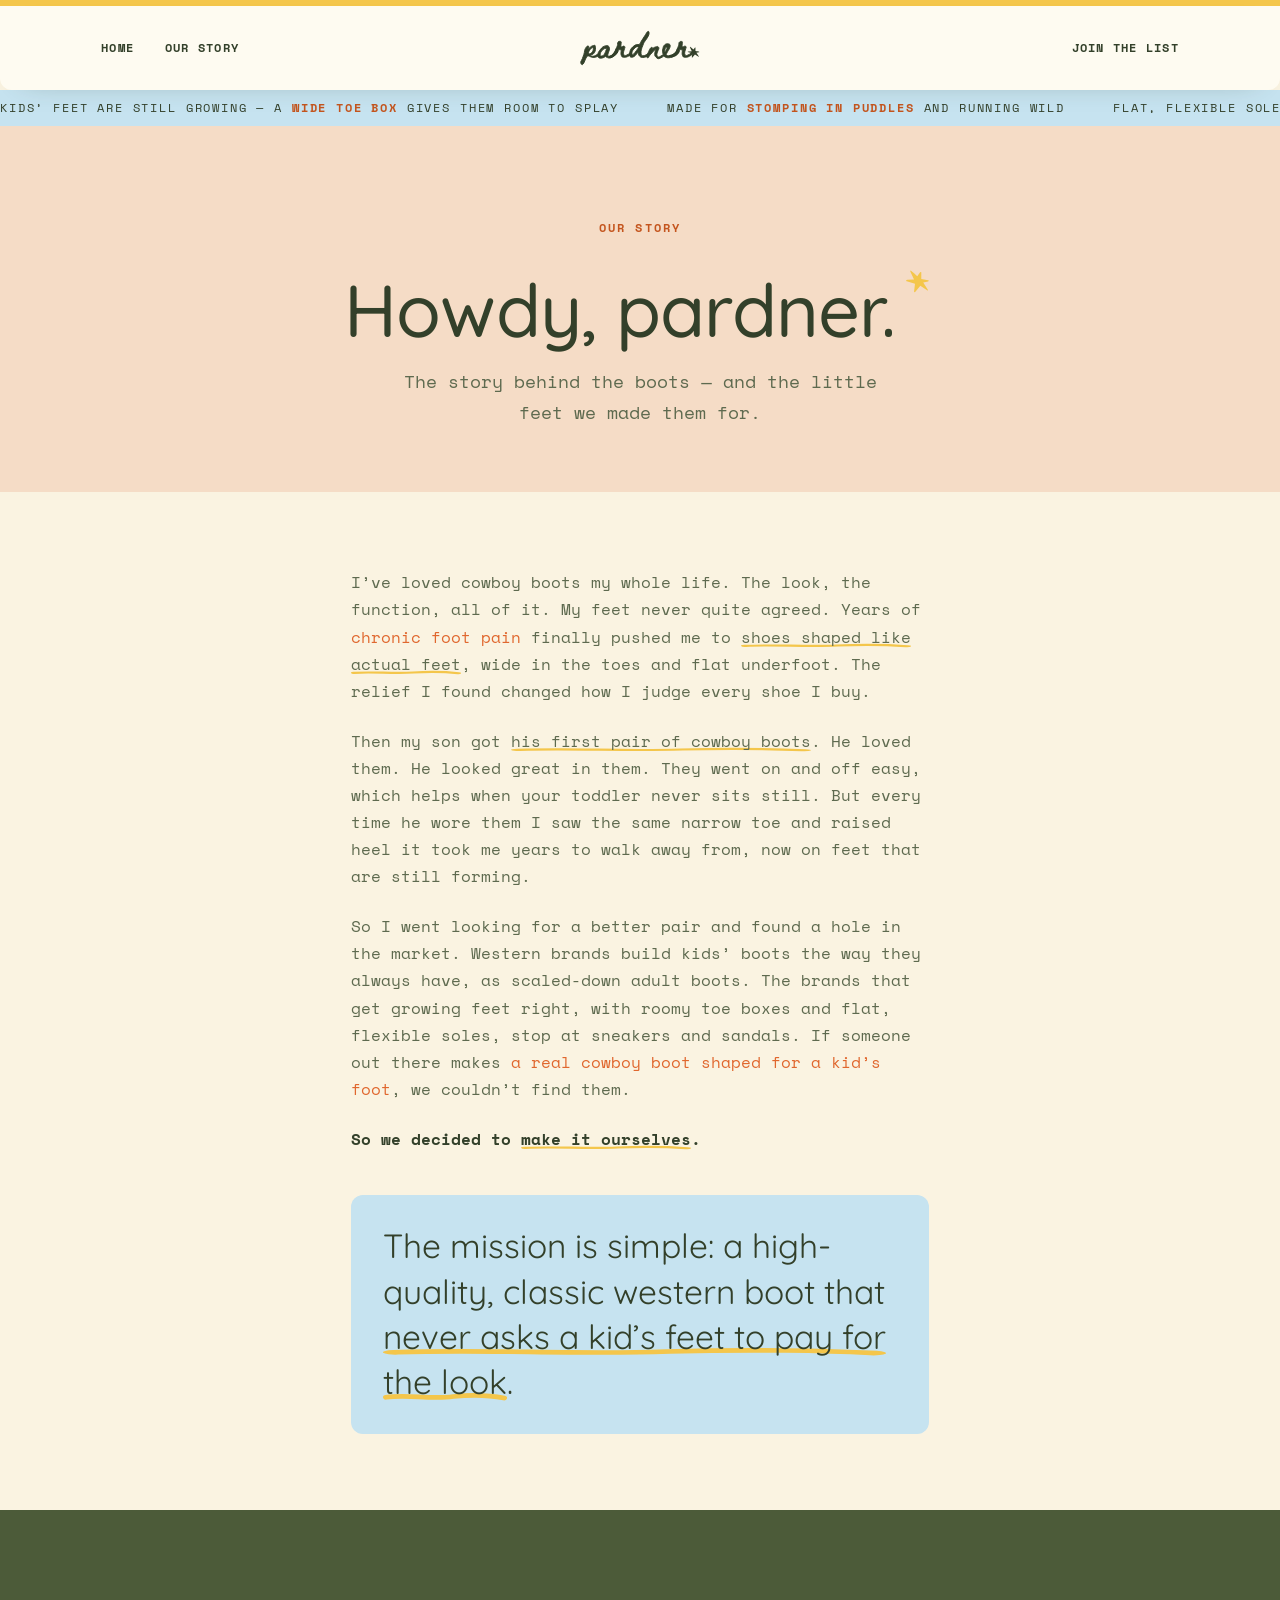
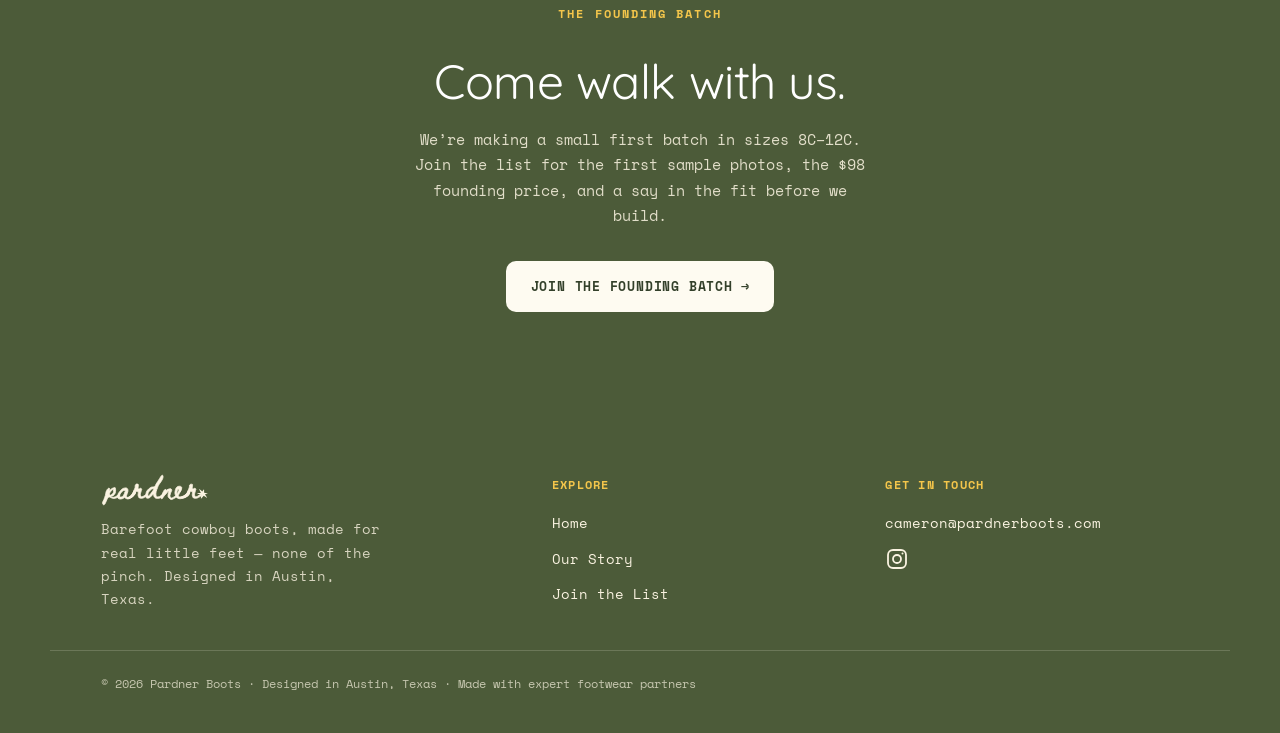
==== commit fb41294b: "Marquee: bold 'shaped for real little feet' instead of 'Real western boots' Co-Authored-By: Claude O" ====
--- a/boot-waitlist/our-story.html
+++ b/boot-waitlist/our-story.html
@@ -40,12 +40,12 @@
       <span>Kids&rsquo; feet are still growing &mdash; a <strong>wide toe box</strong> gives them room to splay</span>
       <span>Made for <strong>stomping in puddles</strong> and running wild</span>
       <span>Flat, flexible soles <strong>let little feet move</strong> the way they&rsquo;re built to</span>
-      <span><strong>Real western boots</strong>, shaped for real little feet</span>
+      <span>Real western boots, <strong>shaped for real little feet</strong></span>
       <span>The <strong>founding batch</strong> is open &mdash; come walk with us</span>
       <span aria-hidden="true">Kids&rsquo; feet are still growing &mdash; a <strong>wide toe box</strong> gives them room to splay</span>
       <span aria-hidden="true">Made for <strong>stomping in puddles</strong> and running wild</span>
       <span aria-hidden="true">Flat, flexible soles <strong>let little feet move</strong> the way they&rsquo;re built to</span>
-      <span aria-hidden="true"><strong>Real western boots</strong>, shaped for real little feet</span>
+      <span aria-hidden="true">Real western boots, <strong>shaped for real little feet</strong></span>
       <span aria-hidden="true">The <strong>founding batch</strong> is open &mdash; come walk with us</span>
     </div>
   </div>
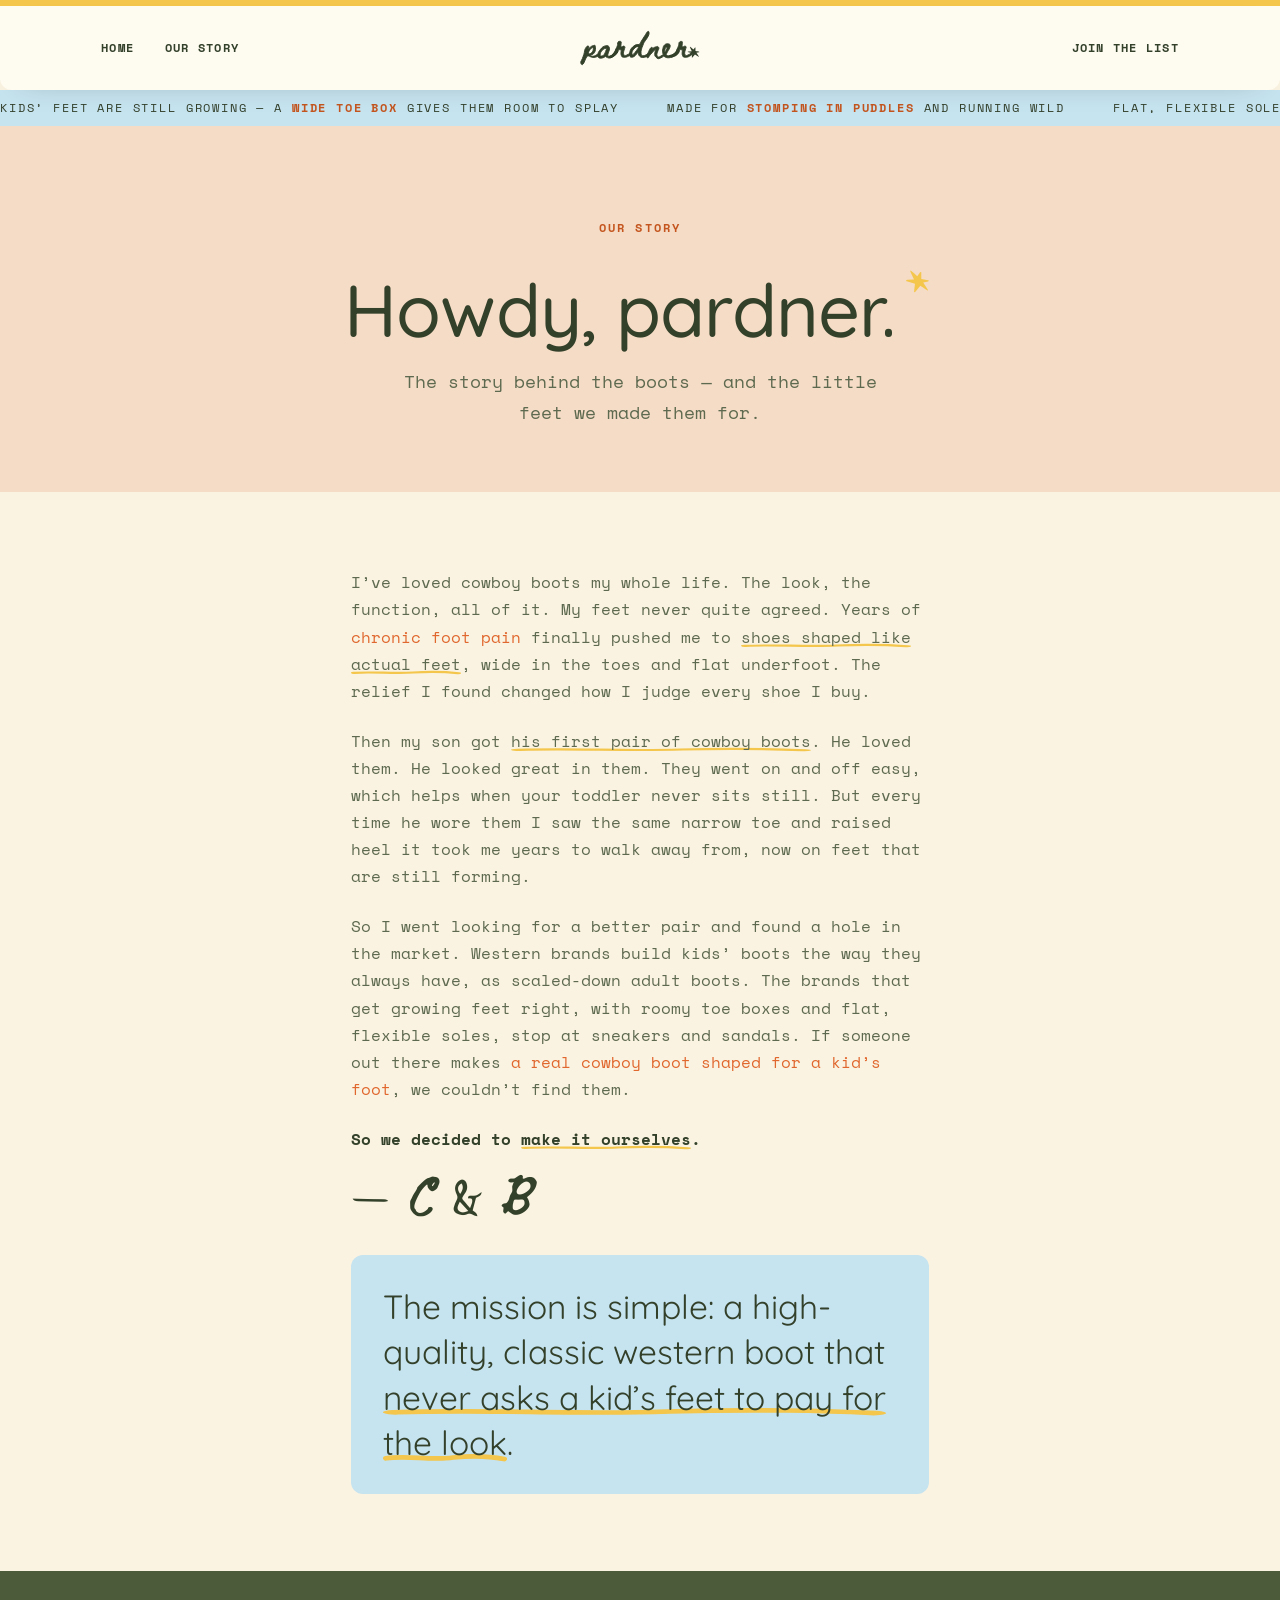
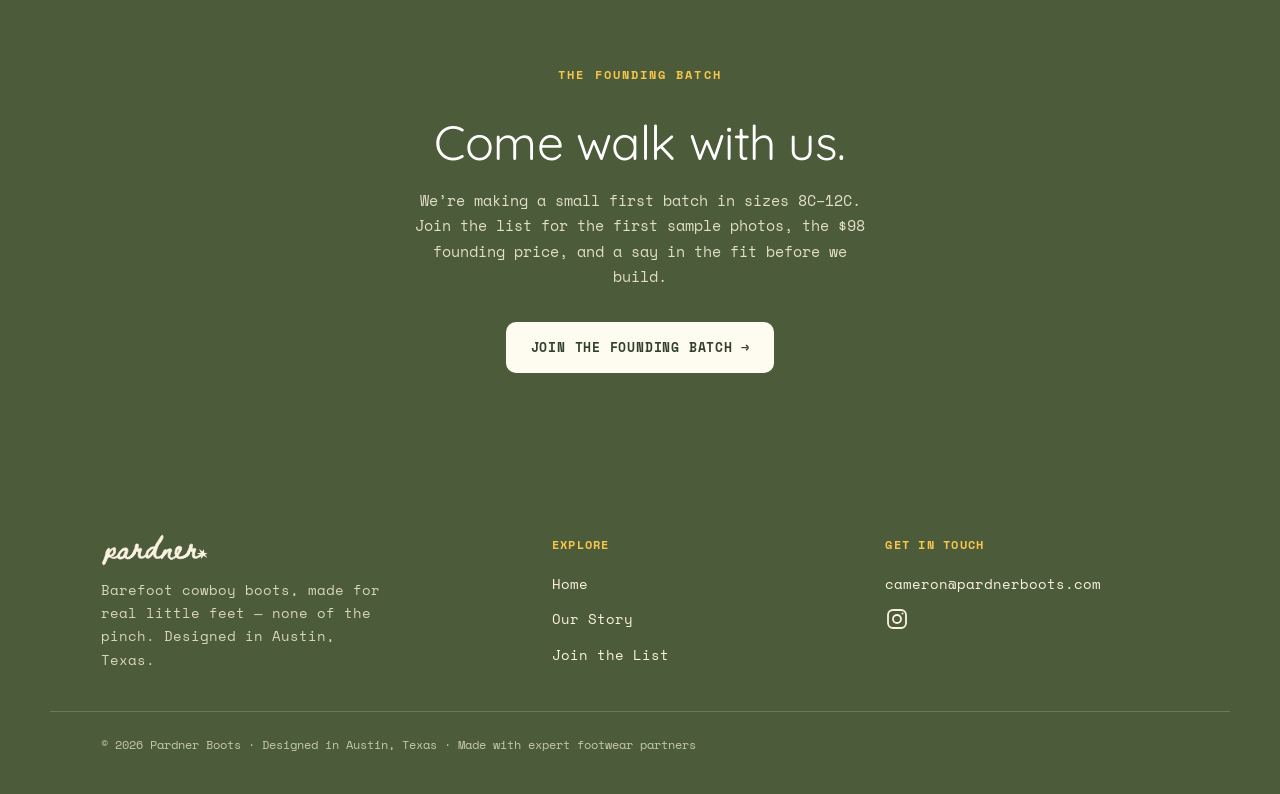
==== commit 15fe291b: "Add SEO meta + social sharing, and Our Story signature - Open Graph + Twitter Card tags on both page" ====
--- a/boot-waitlist/our-story.html
+++ b/boot-waitlist/our-story.html
@@ -5,10 +5,28 @@
   <meta name="viewport" content="width=device-width, initial-scale=1.0" />
   <title>Our Story — Pardner Boots</title>
   <meta name="description" content="Why Pardner Boots exists: a lifelong love of cowboy boots, years of foot pain, and a mission to build a real western boot shaped for a kid's growing foot." />
+  <link rel="canonical" href="https://pardnerboots.com/our-story.html" />
   <link rel="icon" href="favicon.svg" type="image/svg+xml" />
+  <link rel="apple-touch-icon" href="/apple-touch-icon.png" />
+  <meta name="theme-color" content="#33402A" />
+  <!-- Open Graph -->
+  <meta property="og:type" content="article" />
+  <meta property="og:site_name" content="Pardner Boots" />
+  <meta property="og:url" content="https://pardnerboots.com/our-story.html" />
+  <meta property="og:title" content="Our Story — Pardner Boots" />
+  <meta property="og:description" content="A lifelong love of cowboy boots, years of foot pain, and a mission: a real western boot shaped for a kid's growing foot." />
+  <meta property="og:image" content="https://pardnerboots.com/og-image.png" />
+  <meta property="og:image:width" content="2039" />
+  <meta property="og:image:height" content="1071" />
+  <meta property="og:image:alt" content="Pardner — barefoot cowboy boots made for real little feet" />
+  <!-- Twitter -->
+  <meta name="twitter:card" content="summary_large_image" />
+  <meta name="twitter:title" content="Our Story — Pardner Boots" />
+  <meta name="twitter:description" content="Why Pardner exists: a real western boot shaped for a kid's growing foot." />
+  <meta name="twitter:image" content="https://pardnerboots.com/og-image.png" />
   <link rel="preconnect" href="https://fonts.googleapis.com" />
   <link rel="preconnect" href="https://fonts.gstatic.com" crossorigin />
-  <link href="https://fonts.googleapis.com/css2?family=Fraunces:opsz,wght@9..144,400;9..144,600&family=Quicksand:wght@300;400;500;600;700&family=Space+Mono:ital,wght@0,400;0,700;1,400&display=swap" rel="stylesheet" />
+  <link href="https://fonts.googleapis.com/css2?family=Beth+Ellen&family=Fraunces:opsz,wght@9..144,400;9..144,600&family=Quicksand:wght@300;400;500;600;700&family=Space+Mono:ital,wght@0,400;0,700;1,400&display=swap" rel="stylesheet" />
   <link rel="stylesheet" href="styles.css?v=2" />
 </head>
 <body>
@@ -82,6 +100,7 @@
       <p>So I went looking for a better pair and found a hole in the market. Western brands build kids&rsquo; boots the way they always have, as scaled-down adult boots. The brands that get growing feet right, with roomy toe boxes and flat, flexible soles, stop at sneakers and sandals. If someone out there makes <span class="accent">a real cowboy boot shaped for a kid&rsquo;s foot</span>, we couldn&rsquo;t find them.</p>
       <p>So we decided to <span class="felt">make it ourselves</span>.</p>
     </div>
+    <p class="signature">&mdash; C &amp; B</p>
     <p class="mission">The mission is simple: a high-quality, classic western boot that <span class="felt">never asks a kid&rsquo;s feet to pay for the look</span>.</p>
   </section>
 
--- a/boot-waitlist/styles.css
+++ b/boot-waitlist/styles.css
@@ -726,6 +726,13 @@
   padding: 1.8rem 2rem;
   margin: 2.6rem 0 0;
 }
+.signature {
+  font-family: var(--hand);
+  font-size: clamp(1.7rem, 4vw, 2.4rem);
+  line-height: 1;
+  color: var(--ink);
+  margin: 1.4rem 0 0;
+}
 
 /* ---- founding band (olive block) ---- */
 .band { background: var(--olive); color: var(--cream); text-align: center; }
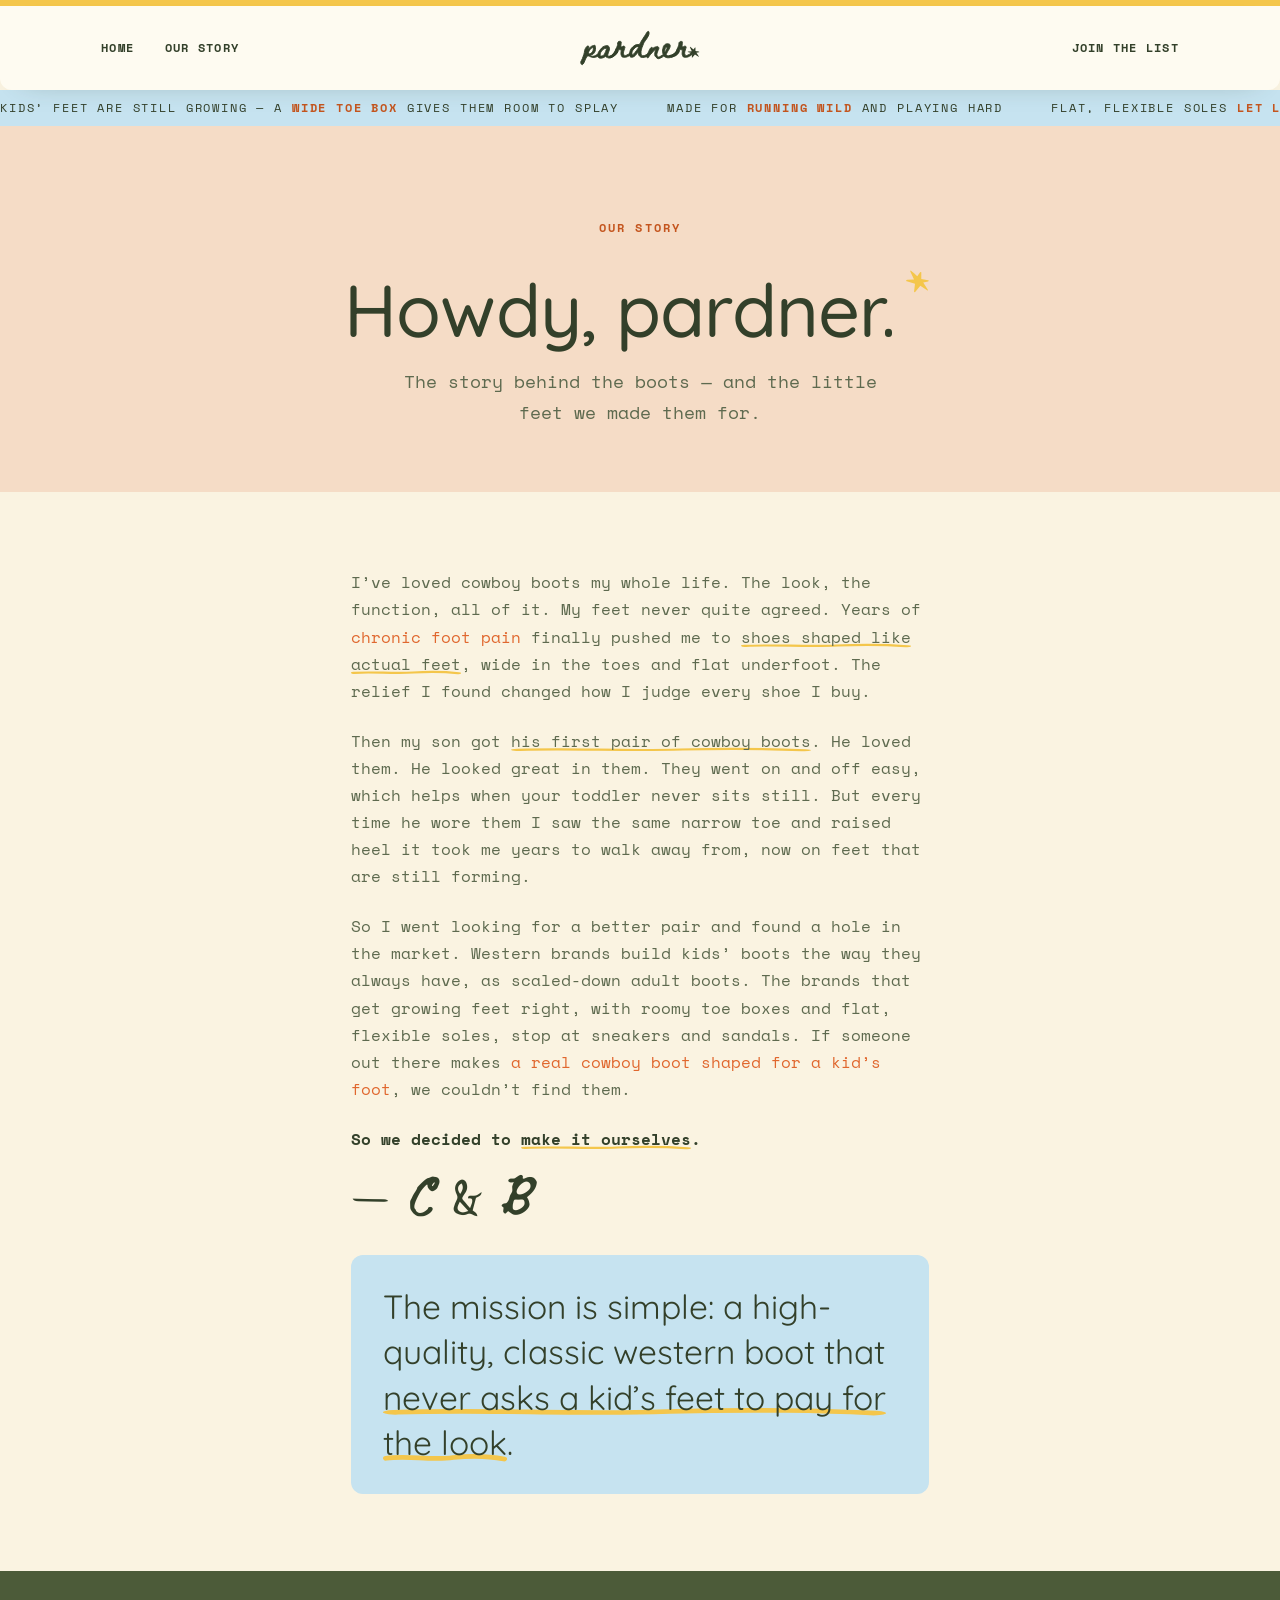
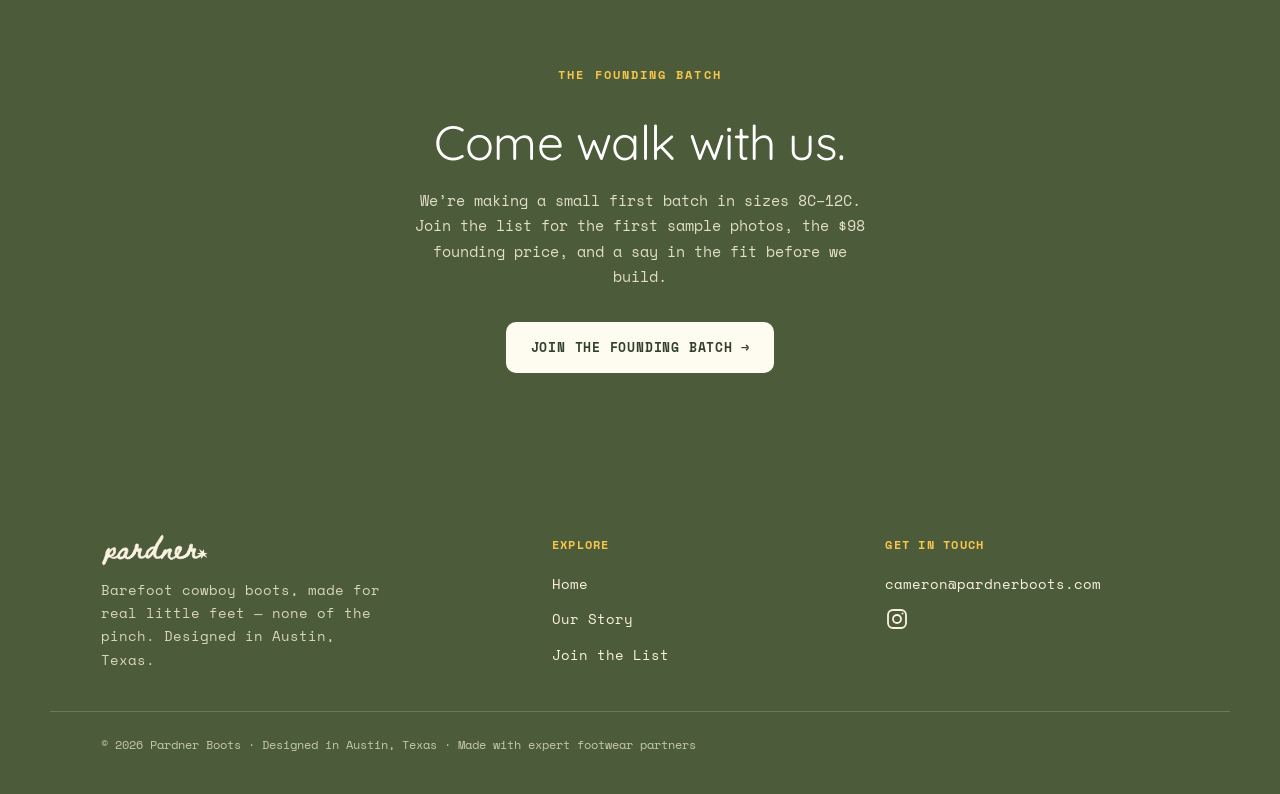
==== commit 71e998e7: "Copy: drop rain/puddle framing (not rain boots) Marquee -> 'running wild and playing hard'; comparis" ====
--- a/boot-waitlist/our-story.html
+++ b/boot-waitlist/our-story.html
@@ -56,12 +56,12 @@
   <div class="announce">
     <div class="announce-track">
       <span>Kids&rsquo; feet are still growing &mdash; a <strong>wide toe box</strong> gives them room to splay</span>
-      <span>Made for <strong>stomping in puddles</strong> and running wild</span>
+      <span>Made for <strong>running wild</strong> and playing hard</span>
       <span>Flat, flexible soles <strong>let little feet move</strong> the way they&rsquo;re built to</span>
       <span>Real western boots, <strong>shaped for real little feet</strong></span>
       <span>The <strong>founding batch</strong> is open &mdash; come walk with us</span>
       <span aria-hidden="true">Kids&rsquo; feet are still growing &mdash; a <strong>wide toe box</strong> gives them room to splay</span>
-      <span aria-hidden="true">Made for <strong>stomping in puddles</strong> and running wild</span>
+      <span aria-hidden="true">Made for <strong>running wild</strong> and playing hard</span>
       <span aria-hidden="true">Flat, flexible soles <strong>let little feet move</strong> the way they&rsquo;re built to</span>
       <span aria-hidden="true">Real western boots, <strong>shaped for real little feet</strong></span>
       <span aria-hidden="true">The <strong>founding batch</strong> is open &mdash; come walk with us</span>
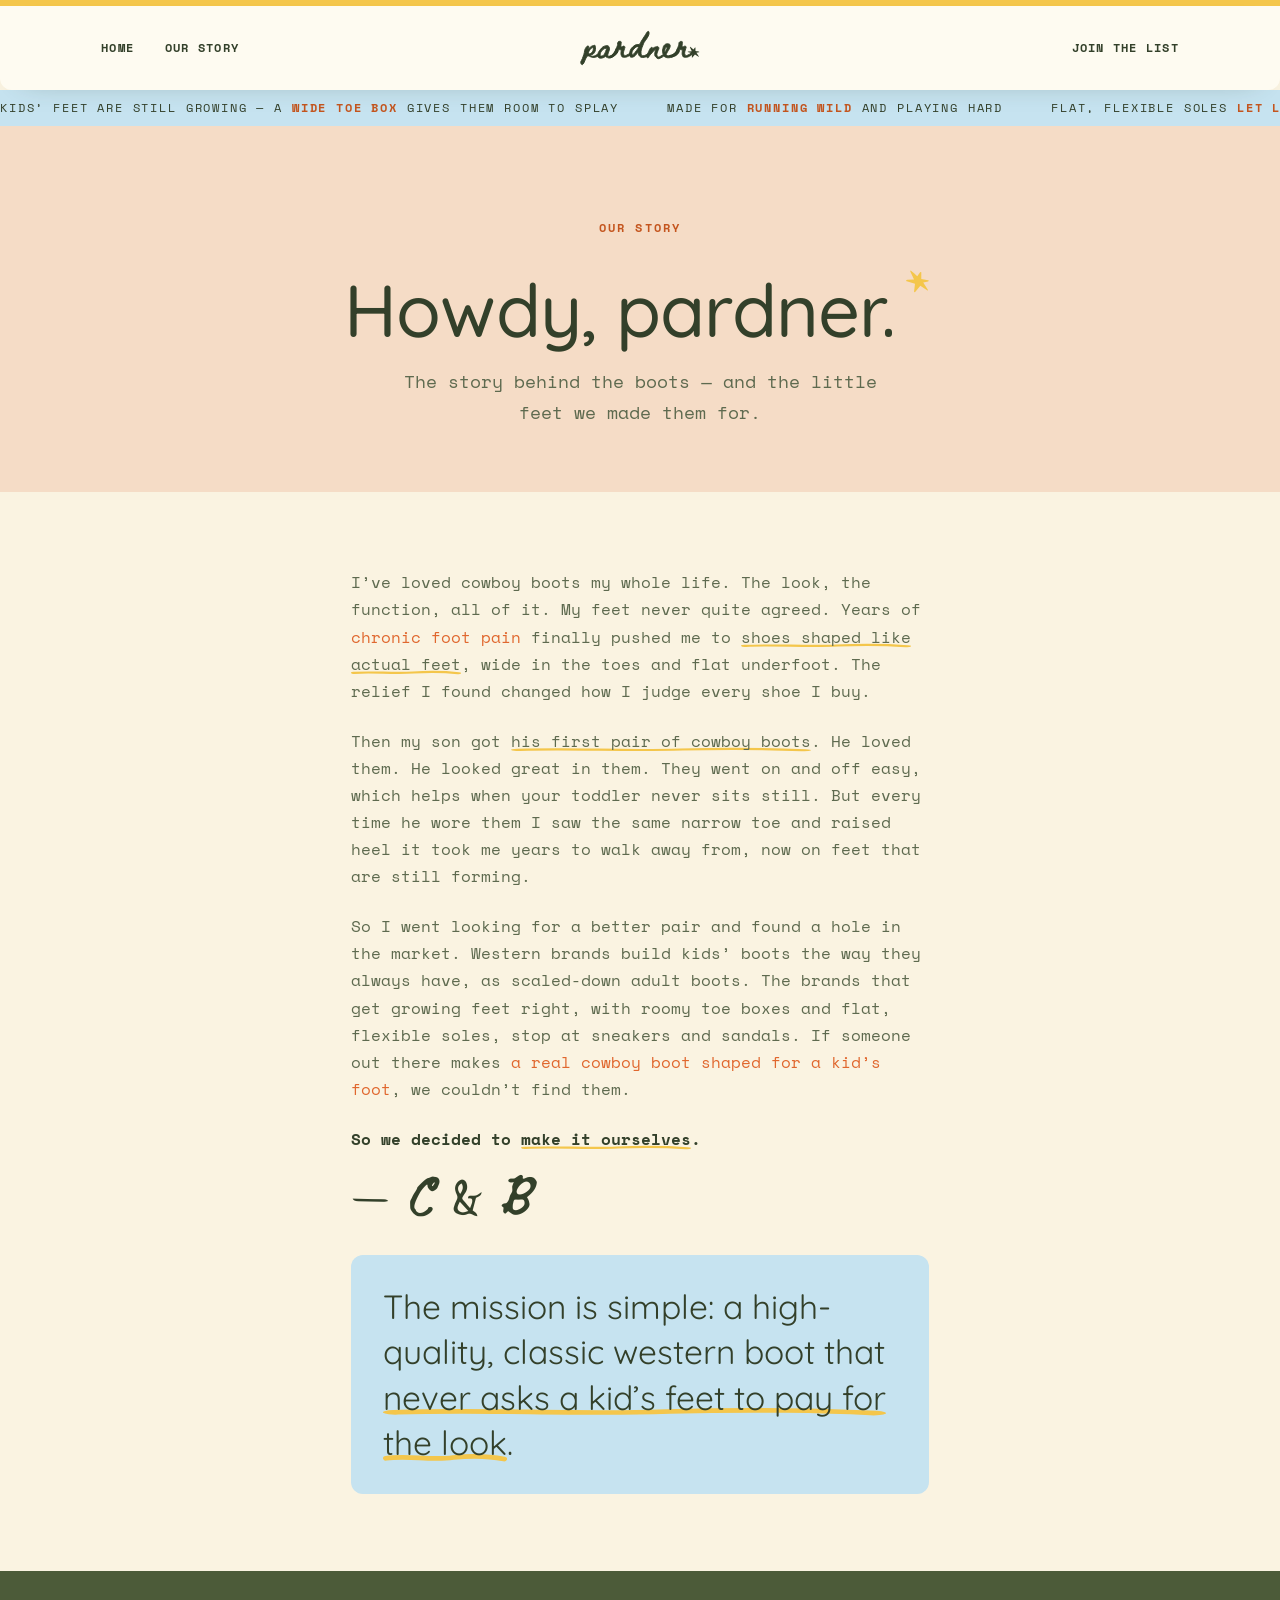
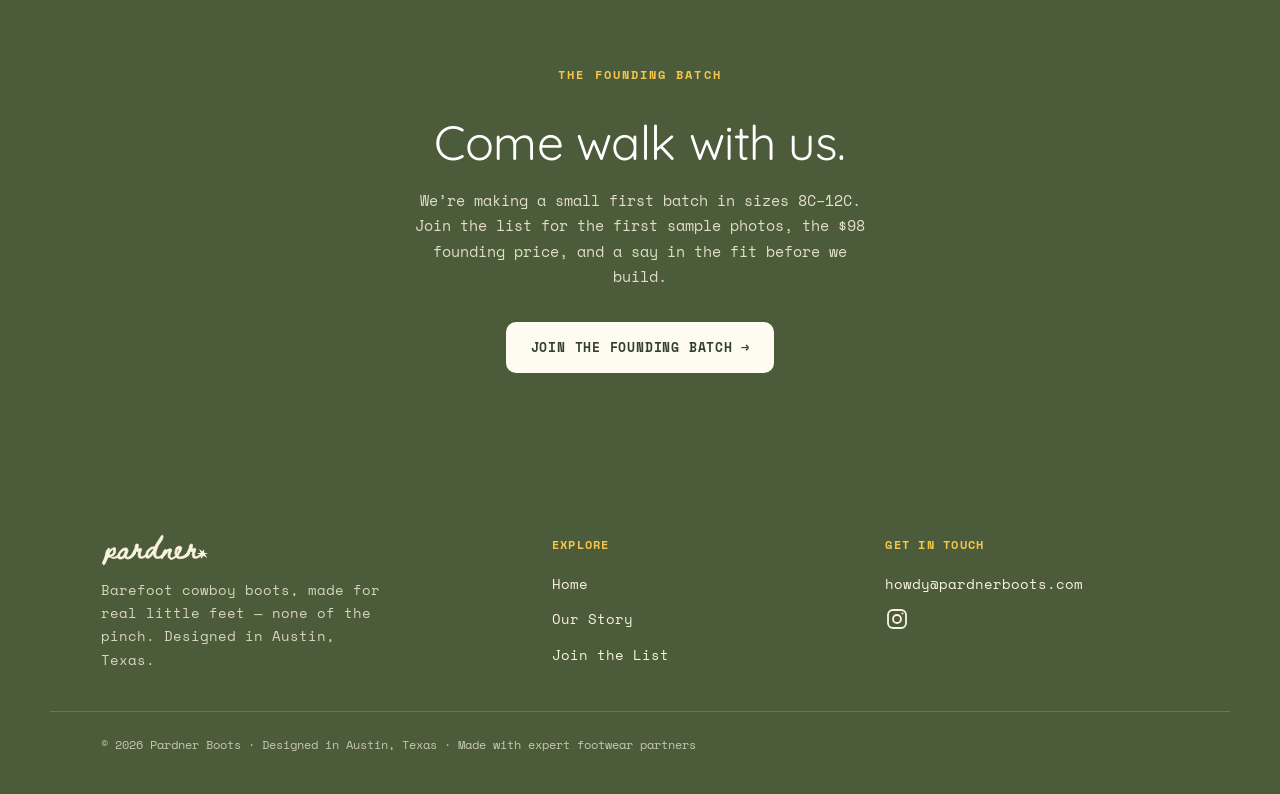
==== commit a1b40bb5: "Change contact email to howdy@pardnerboots.com Co-Authored-By: Claude Opus 4.8 (1M context) <noreply" ====
--- a/boot-waitlist/our-story.html
+++ b/boot-waitlist/our-story.html
@@ -79,7 +79,7 @@
     </nav>
     <div class="drawer-foot">
       <span>Get in touch</span>
-      <a href="mailto:cameron@pardnerboots.com">cameron@pardnerboots.com</a>
+      <a href="mailto:howdy@pardnerboots.com">howdy@pardnerboots.com</a>
     </div>
   </aside>
 
@@ -129,7 +129,7 @@
       </div>
       <div class="foot-col">
         <h4>Get in touch</h4>
-        <a href="mailto:cameron@pardnerboots.com">cameron@pardnerboots.com</a>
+        <a href="mailto:howdy@pardnerboots.com">howdy@pardnerboots.com</a>
         <a class="foot-social" href="https://instagram.com/pardnerboots" target="_blank" rel="noopener" aria-label="Instagram — @pardnerboots">
           <svg viewBox="0 0 24 24" fill="none" stroke="currentColor" stroke-width="1.8" stroke-linecap="round" stroke-linejoin="round" aria-hidden="true"><rect x="3" y="3" width="18" height="18" rx="5"/><circle cx="12" cy="12" r="4"/><circle cx="17.5" cy="6.5" r="1" fill="currentColor" stroke="none"/></svg>
         </a>
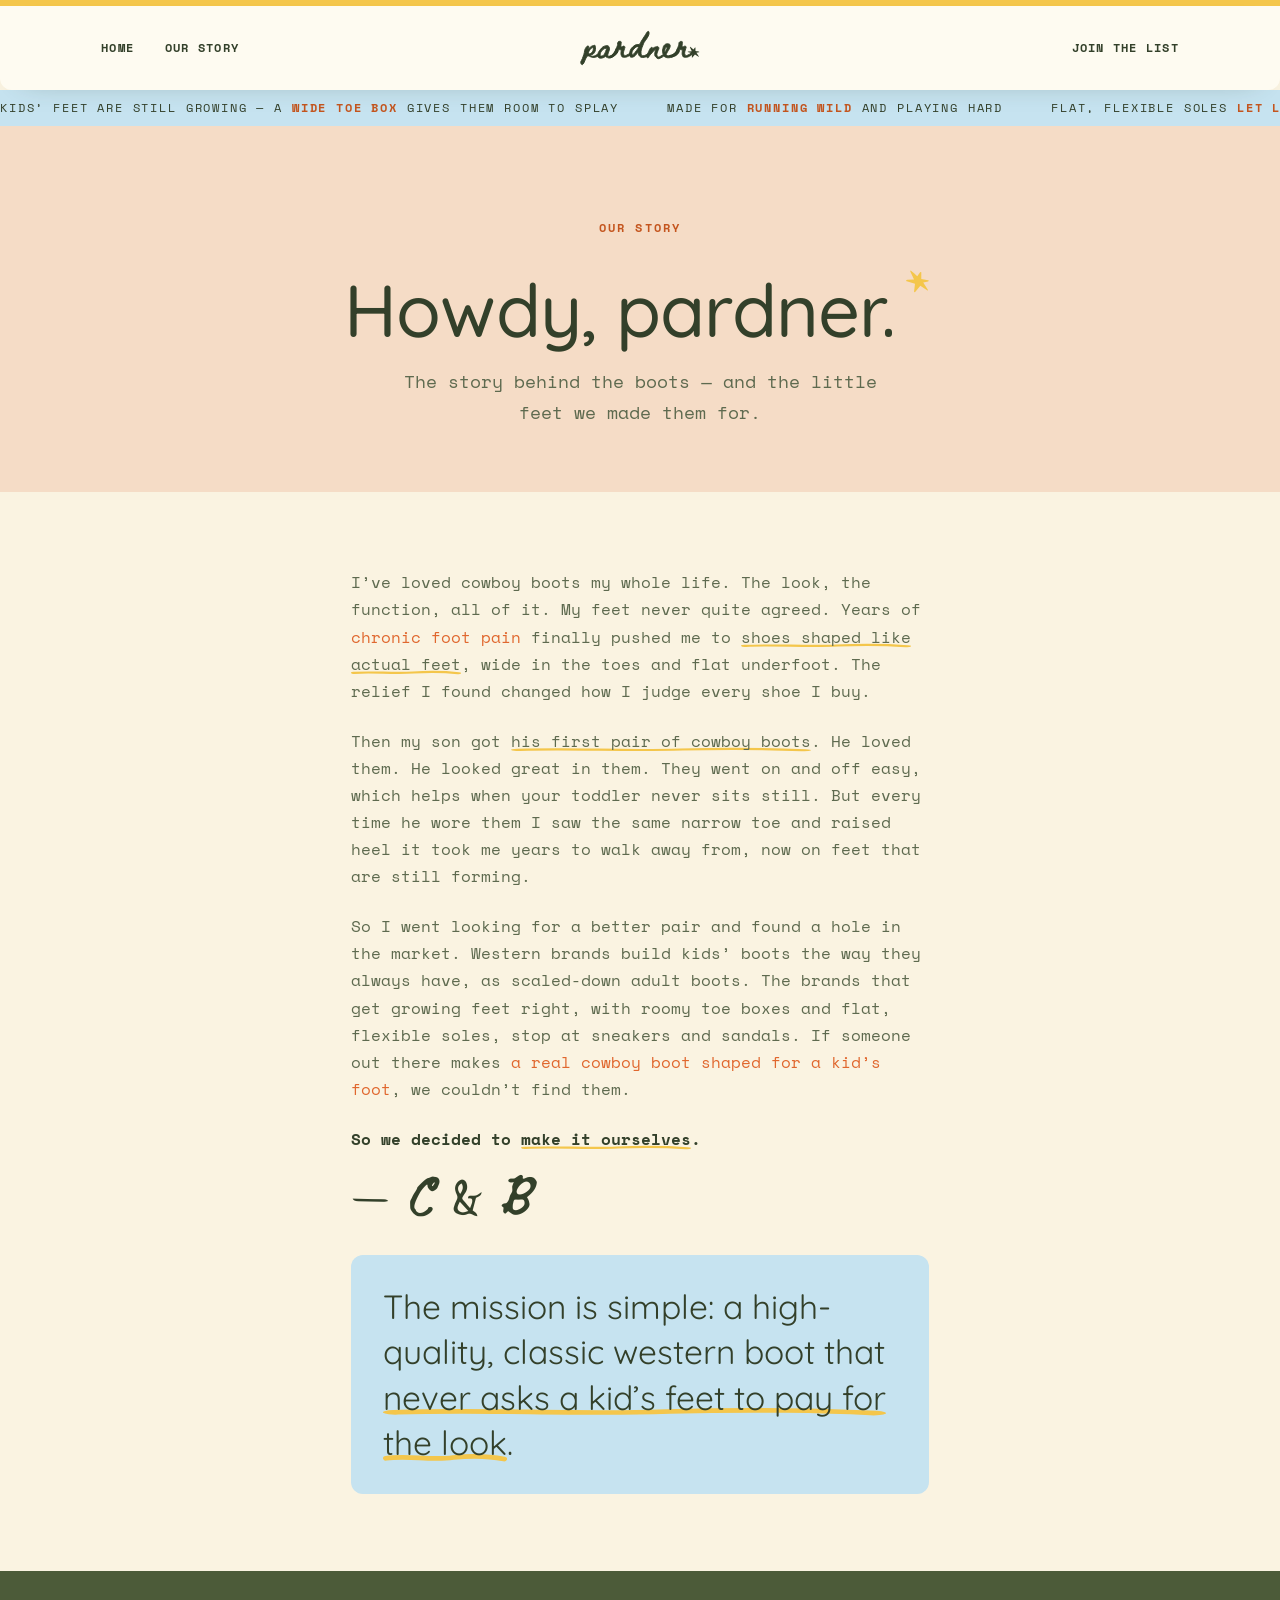
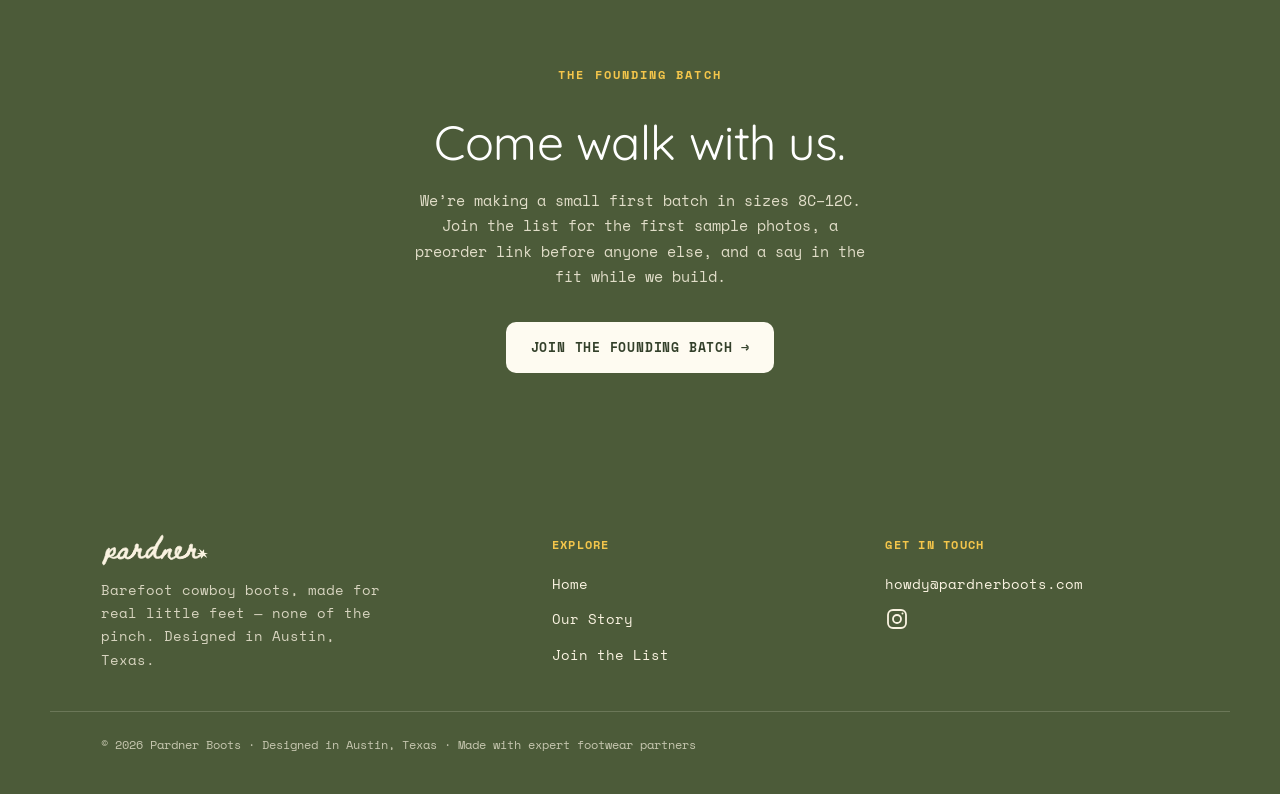
==== commit db05c604: "Remove pricing; make preorder benefit clear; form price-feedback ranges - Removed all price anchors " ====
--- a/boot-waitlist/our-story.html
+++ b/boot-waitlist/our-story.html
@@ -109,7 +109,7 @@
     <div class="section-inner">
       <p class="eyebrow">The founding batch</p>
       <h2>Come walk with us.</h2>
-      <p>We&rsquo;re making a small first batch in sizes 8C&ndash;12C. Join the list for the first sample photos, the $98 founding price, and a say in the fit before we build.</p>
+      <p>We&rsquo;re making a small first batch in sizes 8C&ndash;12C. Join the list for the first sample photos, a preorder link before anyone else, and a say in the fit while we build.</p>
       <a href="index.html#join" class="btn btn-light">Join the founding batch <span class="arrow">&rarr;</span></a>
     </div>
   </section>
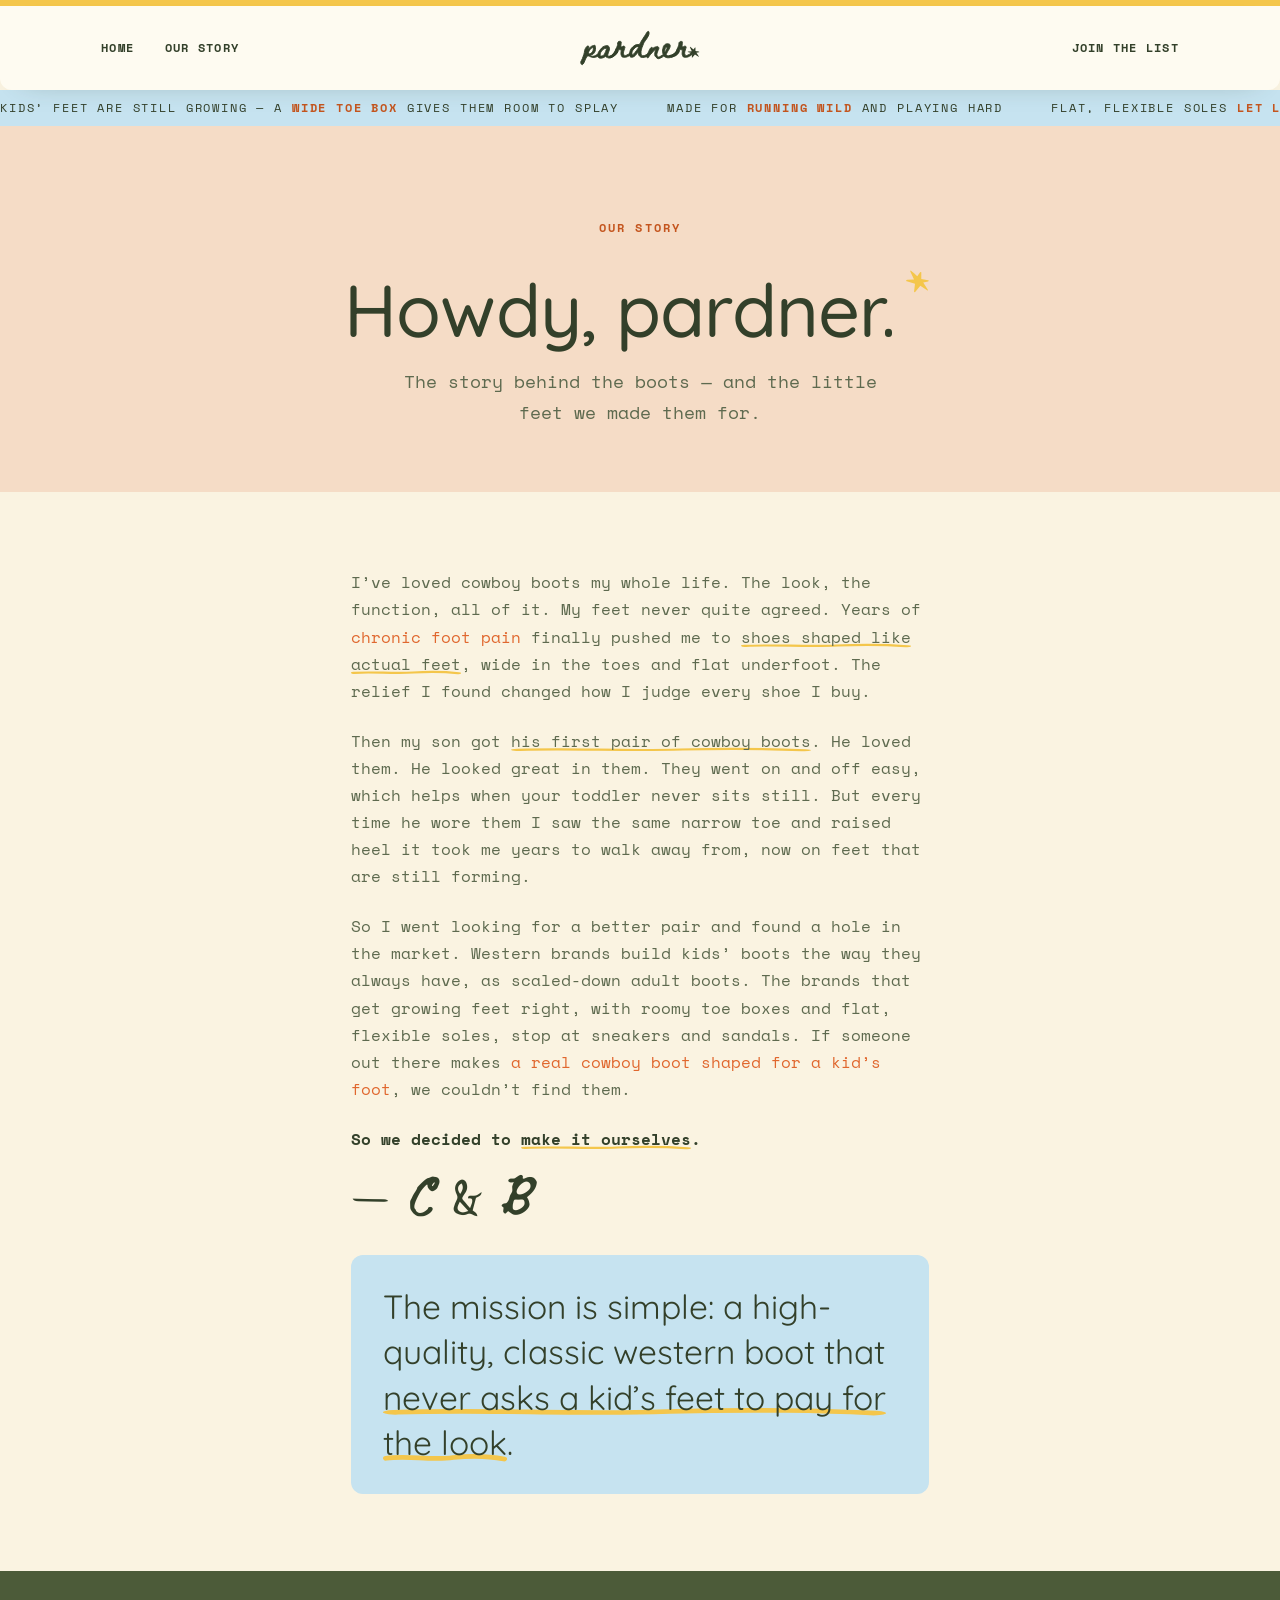
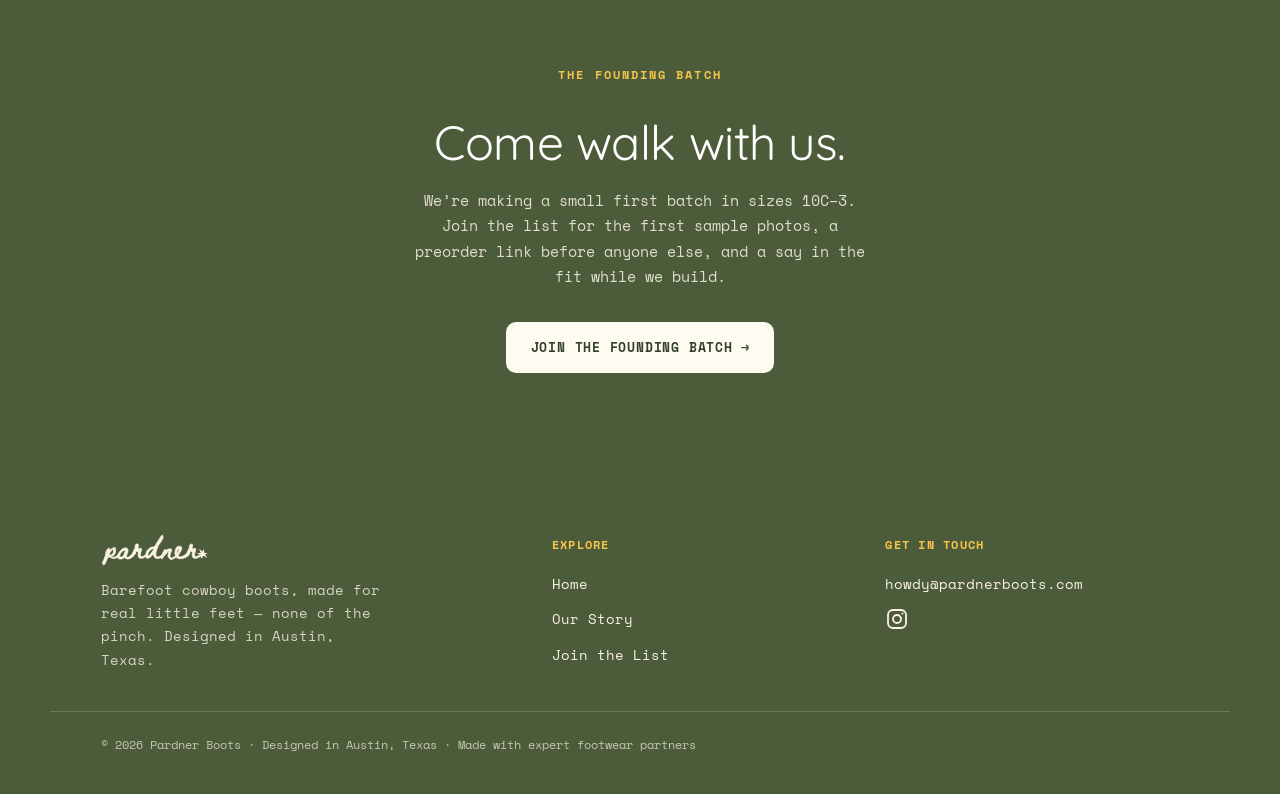
==== commit 3be2bf3b: "Update starting size range to 10C-3 - Size dropdown extends through youth 5 (6C-13C, 1-5) - Hint + O" ====
--- a/boot-waitlist/our-story.html
+++ b/boot-waitlist/our-story.html
@@ -109,7 +109,7 @@
     <div class="section-inner">
       <p class="eyebrow">The founding batch</p>
       <h2>Come walk with us.</h2>
-      <p>We&rsquo;re making a small first batch in sizes 8C&ndash;12C. Join the list for the first sample photos, a preorder link before anyone else, and a say in the fit while we build.</p>
+      <p>We&rsquo;re making a small first batch in sizes 10C&ndash;3. Join the list for the first sample photos, a preorder link before anyone else, and a say in the fit while we build.</p>
       <a href="index.html#join" class="btn btn-light">Join the founding batch <span class="arrow">&rarr;</span></a>
     </div>
   </section>
